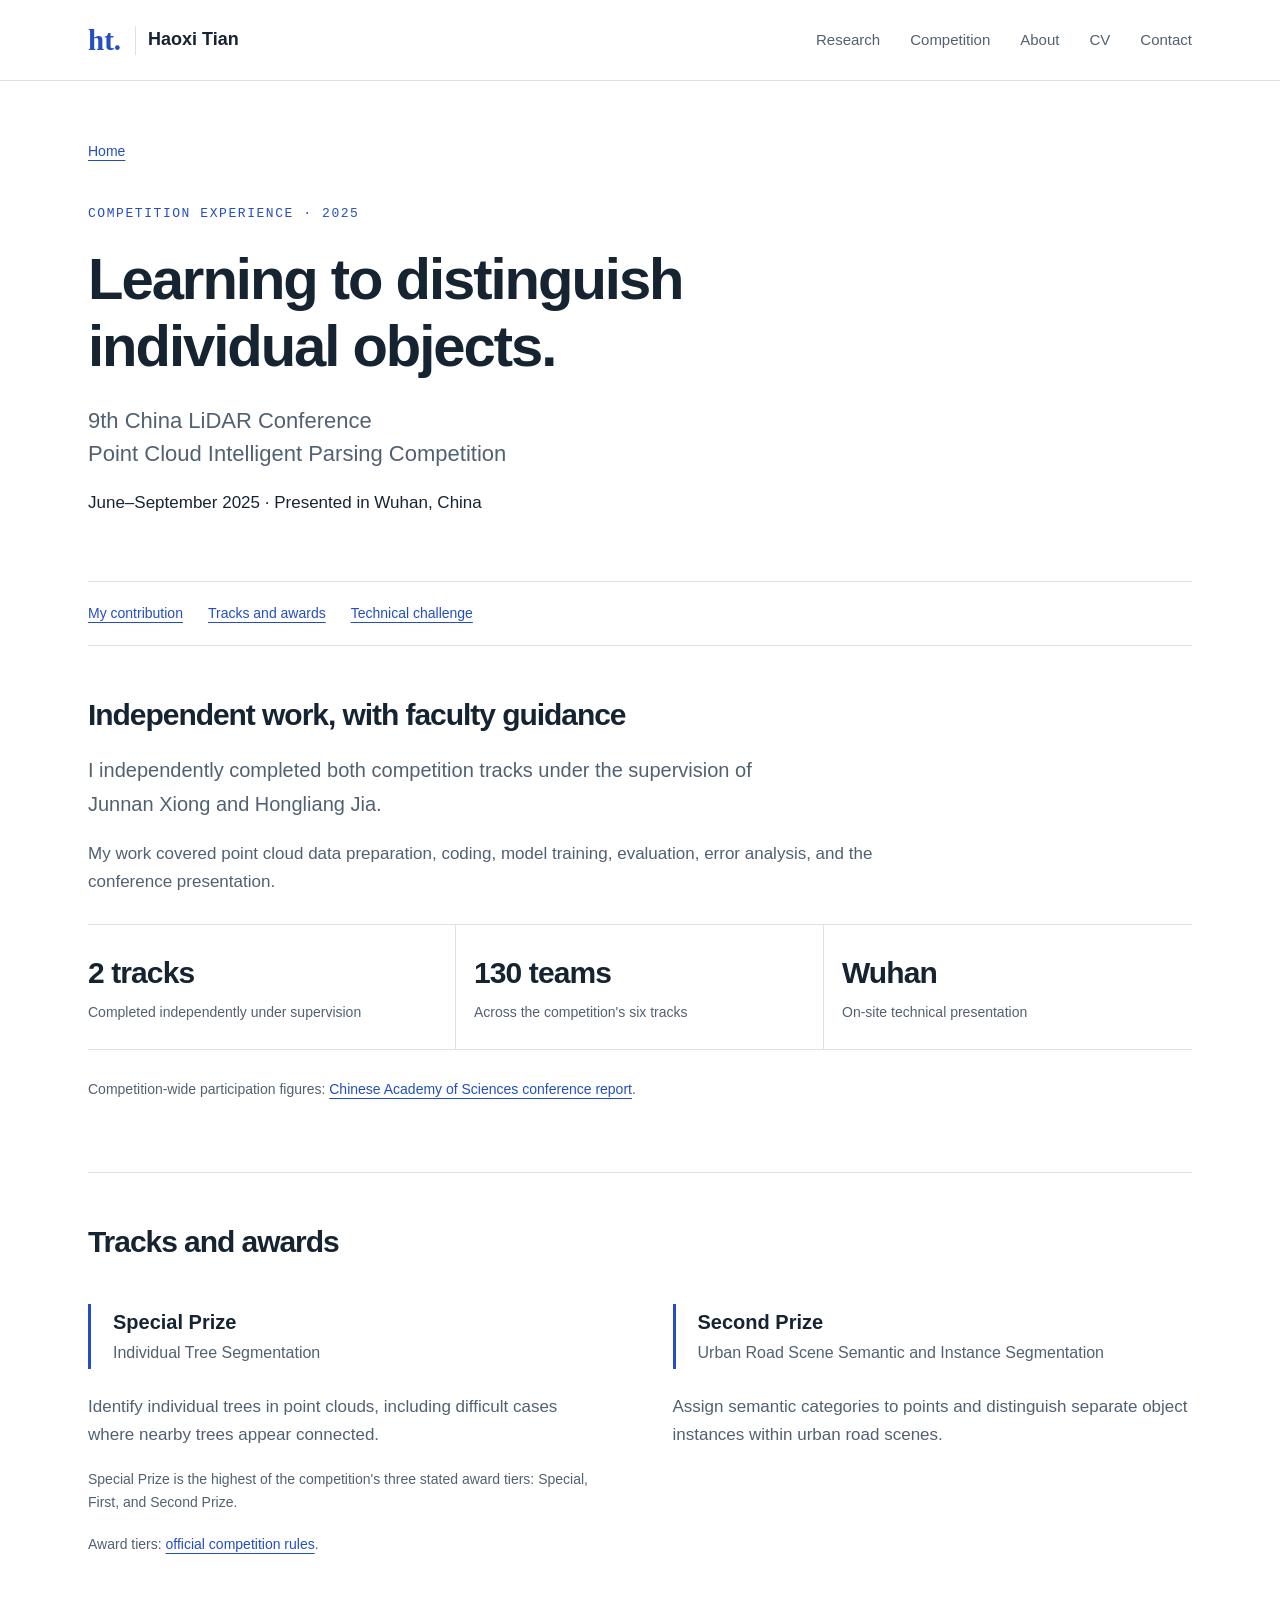
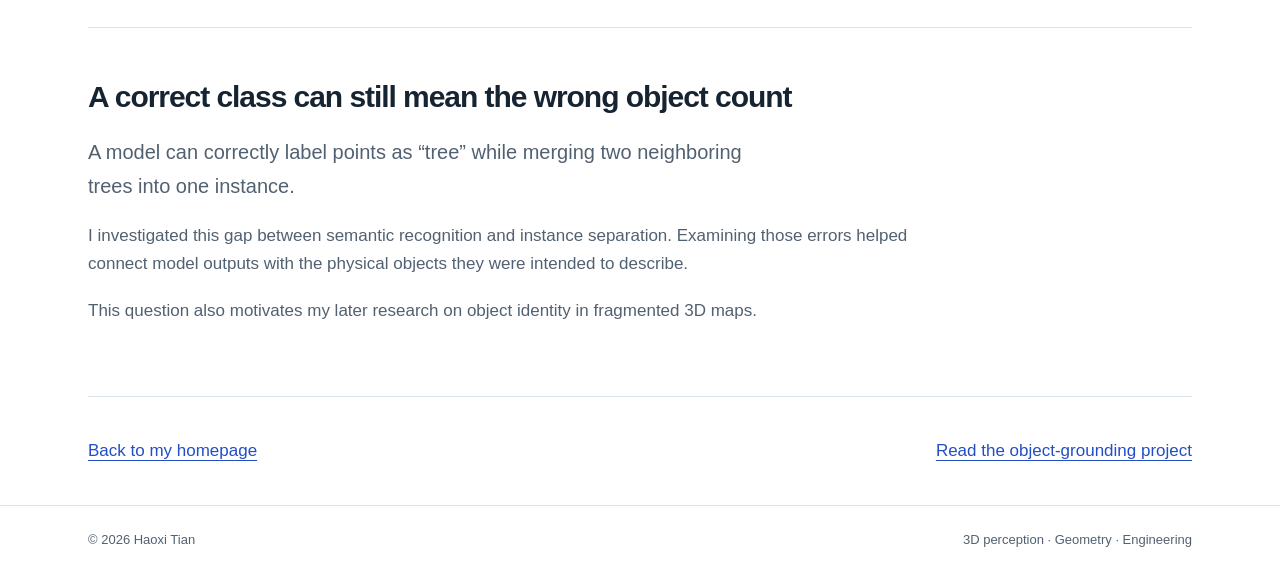
==== competition.html @ c46078e6 "Publish Haoxi Tian academic portfolio and project pages" ====
<!doctype html><html lang="en"><head><meta charset="utf-8"><meta name="viewport" content="width=device-width,initial-scale=1"><meta name="description" content="Independent point cloud competition work under faculty supervision, with awards in individual-tree and urban-road segmentation."><meta name="theme-color" content="#234ec5"><title>LiDAR Competition | Haoxi Tian</title><link rel="icon" type="image/svg+xml" href="assets/favicon.svg"><link rel="stylesheet" href="style.css"></head><body><a class="skip" href="#main">Skip to content</a><header class="header"><div class="wrap nav"><a class="brand" href="index.html"><span class="brand-mark" aria-hidden="true">ht.</span>Haoxi Tian</a><button class="menu-toggle" aria-expanded="false" aria-controls="navigation">Menu</button><nav class="navlinks" id="navigation" aria-label="Main navigation"><a href="index.html#research">Research</a><a href="competition.html">Competition</a><a href="index.html#about">About</a><a href="assets/Haoxi-Tian-CV.pdf" target="_blank" rel="noopener">CV</a><a href="mailto:3042823260@qq.com">Contact</a></nav></div></header><main id="main">
<div class="wrap"><header class="project-header"><a class="breadcrumb" href="index.html">Home</a><p class="eyebrow">Competition experience · 2025</p><h1>Learning to distinguish<br>individual objects.</h1><p class="paper-full-title">9th China LiDAR Conference<br>Point Cloud Intelligent Parsing Competition</p><p>June–September 2025 · Presented in Wuhan, China</p></header><nav class="paper-nav" aria-label="Project sections"><a href="#role">My contribution</a><a href="#tracks">Tracks and awards</a><a href="#challenge">Technical challenge</a></nav>
<section class="paper-section" id="role"><div class="readable"><h2>Independent work, with faculty guidance</h2><p class="lead">I independently completed both competition tracks under the supervision of Junnan Xiong and Hongliang Jia.</p><p>My work covered point cloud data preparation, coding, model training, evaluation, error analysis, and the conference presentation.</p></div><div class="stats"><div class="stat"><strong>2 tracks</strong><span>Completed independently under supervision</span></div><div class="stat"><strong>130 teams</strong><span>Across the competition's six tracks</span></div><div class="stat"><strong>Wuhan</strong><span>On-site technical presentation</span></div></div><p class="sources">Competition-wide participation figures: <a href="https://aircas.ac.cn/dtxw/hzjl/202510/t20251013_7987406.html" target="_blank" rel="noopener">Chinese Academy of Sciences conference report</a>.</p></section>
<section class="paper-section" id="tracks"><h2>Tracks and awards</h2><div class="experience-grid"><div><div class="award"><strong>Special Prize</strong><span>Individual Tree Segmentation</span></div><p>Identify individual trees in point clouds, including difficult cases where nearby trees appear connected.</p><p class="small">Special Prize is the highest of the competition's three stated award tiers: Special, First, and Second Prize.</p></div><div><div class="award"><strong>Second Prize</strong><span>Urban Road Scene Semantic and Instance Segmentation</span></div><p>Assign semantic categories to points and distinguish separate object instances within urban road scenes.</p></div></div><p class="sources">Award tiers: <a href="https://www.lidar2025wuhan.com/resources1.html" target="_blank" rel="noopener">official competition rules</a>.</p></section>
<section class="paper-section" id="challenge"><div class="readable"><h2>A correct class can still mean the wrong object count</h2><p class="lead">A model can correctly label points as “tree” while merging two neighboring trees into one instance.</p><p>I investigated this gap between semantic recognition and instance separation. Examining those errors helped connect model outputs with the physical objects they were intended to describe.</p><p>This question also motivates my later research on object identity in fragmented 3D maps.</p></div></section><div class="bottom-nav"><a href="index.html">Back to my homepage</a><a href="fragments.html">Read the object-grounding project</a></div></div>
</main><footer class="footer"><div class="wrap"><span>© 2026 Haoxi Tian</span><span>3D perception · Geometry · Engineering</span></div></footer><dialog id="image-dialog" aria-label="Expanded research figure"><div class="dialog-head"><span>Research figure</span><button class="close-dialog">Close</button></div><div class="dialog-body"><img id="dialog-image" alt=""></div></dialog><script src="site.js"></script></body></html>
---- style.css ----
:root{--ink:#162432;--muted:#526171;--blue:#234ec5;--line:#dce2e9;--paper:#fff;--soft:#f4f7fb;--teal:#08766e}*{box-sizing:border-box}html{scroll-behavior:smooth;scroll-padding-top:90px}body{margin:0;background:var(--paper);color:var(--ink);font-family:Inter,-apple-system,BlinkMacSystemFont,"Segoe UI",sans-serif;font-size:17px;line-height:1.65}a{color:var(--blue);text-underline-offset:4px}a:hover{text-decoration:underline}button,input{font:inherit}button,a{-webkit-tap-highlight-color:transparent}button{cursor:pointer}a:focus-visible,button:focus-visible,summary:focus-visible{outline:3px solid #4c7dff;outline-offset:5px}img{display:block;max-width:100%}h1,h2,h3,p{margin-top:0}h1,h2,h3{line-height:1.16;letter-spacing:-.035em;font-weight:600}h1{font-size:clamp(42px,6.6vw,80px);margin-bottom:25px}h2{font-size:clamp(29px,4vw,42px);margin-bottom:20px}h3{font-size:26px;margin-bottom:14px}p{margin-bottom:19px}.wrap{max-width:1180px;margin:auto;padding:0 38px}.skip{position:fixed;top:-80px;left:16px;padding:12px;background:#fff;z-index:20}.skip:focus{top:12px}.header{border-bottom:1px solid var(--line);background:rgba(255,255,255,.97);position:sticky;top:0;z-index:5}.nav{height:80px;display:flex;align-items:center;justify-content:space-between;gap:24px}.brand{color:var(--ink);font-weight:650;text-decoration:none;display:flex;align-items:center;gap:12px;font-size:18px}.brand-mark{font-family:Georgia,serif;font-size:29px;line-height:1;color:var(--blue);border-right:1px solid var(--line);padding-right:14px}.navlinks{display:flex;gap:30px;align-items:center}.navlinks a{color:var(--muted);font-size:15px;text-decoration:none}.navlinks a:hover{color:var(--blue)}.menu-toggle{display:none;background:none;border:1px solid var(--line);padding:6px 13px;border-radius:5px}.eyebrow{color:var(--blue);font-family:ui-monospace,SFMono-Regular,Consolas,monospace;font-size:13px;letter-spacing:.12em;text-transform:uppercase;margin-bottom:20px}.hero{padding:85px 0 66px;display:grid;grid-template-columns:1.05fr 1fr;align-items:center;gap:65px}.hero h1 span{display:block;font-family:Georgia,serif;font-weight:400;font-style:italic;font-size:.55em;letter-spacing:-.035em;margin-top:14px;color:var(--muted)}.lead{font-size:20px;line-height:1.7;color:var(--muted);max-width:670px}.actions{display:flex;flex-wrap:wrap;gap:13px;margin-top:28px}.button{display:inline-flex;align-items:center;justify-content:center;min-height:46px;padding:10px 20px;border-radius:5px;border:1px solid var(--line);text-decoration:none;font-size:15px;font-weight:550;background:white;color:var(--ink)}.button:hover{background:var(--soft);text-decoration:none;border-color:#b7c6db}.button.primary{background:var(--blue);color:#fff;border-color:var(--blue)}.button.primary:hover{background:#193c9d}.hero-visual{margin:0;border:1px solid var(--line);border-radius:8px;background:#fff;overflow:hidden;box-shadow:0 18px 65px #1538500c}.hero-crop{height:325px;overflow:hidden;background:white}.hero-crop img{height:auto;width:235%;max-width:none}.hero-visual figcaption{padding:17px 22px;border-top:1px solid var(--line);font-size:14px;line-height:1.5;color:var(--muted)}.hero-visual strong{display:block;font-size:15px;color:var(--ink);margin-bottom:4px}.interest-line{display:flex;gap:25px;flex-wrap:wrap;border-top:1px solid var(--line);padding:23px 0;color:var(--muted);font-size:14px}.interest-line span:first-child{color:var(--ink);font-weight:600}.section{padding:75px 0;border-top:1px solid var(--line)}.section-head{display:flex;justify-content:space-between;gap:30px;align-items:flex-end;margin-bottom:39px}.section-head h2{margin-bottom:0}.section-head p{max-width:410px;color:var(--muted);font-size:16px;margin:0}.project{display:grid;grid-template-columns:.95fr 1fr;gap:45px;align-items:center;padding:35px 0;border-bottom:1px solid var(--line)}.project:first-of-type{padding-top:0}.project:last-of-type{border:0;padding-bottom:0}.project-visual{background:var(--soft);padding:20px;border:1px solid var(--line);border-radius:6px;min-height:255px;display:flex;align-items:center;overflow:hidden}.project-visual img{width:100%;background:white}.project h3 a{color:var(--ink);text-decoration:none}.project h3 a:hover{color:var(--blue)}.project p{color:var(--muted);font-size:16px}.tags{display:flex;gap:10px;flex-wrap:wrap;margin-bottom:14px}.tag{font-size:13px;color:var(--blue);background:#eff3ff;padding:4px 9px;border-radius:3px}.tag.neutral{color:var(--muted);background:var(--soft)}.text-link{font-size:15px;font-weight:600}.sub-title{display:block;font-size:18px;line-height:1.5;font-weight:400;letter-spacing:0;margin-top:10px;color:var(--muted)}.experience-grid{display:grid;grid-template-columns:1fr 1fr;gap:65px}.award{border-left:3px solid var(--blue);padding:2px 0 2px 22px;margin:24px 0}.award strong{display:block;font-size:20px}.award span{color:var(--muted);font-size:16px}.small{font-size:14px;color:var(--muted)}.soft-section{background:var(--soft)}.about-layout{display:grid;grid-template-columns:1.2fr 1fr;gap:80px}.timeline{list-style:none;padding:0;margin:0}.timeline li{padding:0 0 24px 22px;border-left:1px solid #c9d3df}.timeline strong{display:block;font-size:17px}.timeline time{font-size:14px;color:var(--muted);display:block;margin-bottom:6px}.timeline p{font-size:16px;color:var(--muted);margin:6px 0 0}.contact{padding:65px 0;display:flex;align-items:center;justify-content:space-between;gap:25px}.contact h2{font-size:32px;margin-bottom:10px}.contact p{color:var(--muted);margin:0}.footer{border-top:1px solid var(--line);padding:23px 0;color:var(--muted);font-size:13px}.footer .wrap{display:flex;justify-content:space-between;gap:20px}.project-header{padding:56px 0 45px;max-width:900px}.breadcrumb{font-size:14px;margin-bottom:40px;display:inline-block}.project-header h1{font-size:clamp(36px,5vw,58px);margin-top:18px}.paper-full-title{font-size:22px;line-height:1.5;color:var(--muted);max-width:800px}.author{margin:26px 0;font-size:16px}.author strong{display:block;font-size:18px}.paper-nav{display:flex;gap:25px;flex-wrap:wrap;padding:20px 0;border-top:1px solid var(--line);border-bottom:1px solid var(--line);font-size:14px}.paper-section{padding:52px 0;border-bottom:1px solid var(--line)}.paper-section h2{font-size:30px}.readable{max-width:820px}.paper-section p{color:var(--muted)}.figure{margin:30px 0 0;padding:24px;border:1px solid var(--line);border-radius:6px;background:#fff}.figure figcaption{color:var(--muted);font-size:14px;line-height:1.6;margin-top:18px;max-width:920px}.zoom{display:block;border:0;padding:0;background:#fff;width:100%;cursor:zoom-in}.zoom img{width:100%;height:auto}.image-hint{display:block;font-size:13px;color:var(--muted);text-align:right;margin-top:8px}.stats{display:grid;grid-template-columns:repeat(3,1fr);border-top:1px solid var(--line);border-bottom:1px solid var(--line);margin:28px 0}.stat{padding:23px 18px;border-right:1px solid var(--line)}.stat:first-child{padding-left:0}.stat:last-child{border:0}.stat strong{display:block;font-size:30px;font-weight:550;letter-spacing:-.03em}.stat span{font-size:14px;color:var(--muted)}.tabbar{display:flex;gap:8px;margin:20px 0}.tab{border:1px solid var(--line);border-radius:4px;background:#fff;padding:9px 18px;font-size:15px;color:var(--muted)}.tab[aria-selected=true]{border-color:var(--blue);background:#eff3ff;color:var(--blue)}[hidden]{display:none!important}.table-wrap{overflow:auto;margin:25px 0}table{width:100%;border-collapse:collapse;font-size:16px}th{text-align:left;font-weight:600;background:var(--soft);white-space:nowrap}th,td{padding:15px 17px;border-bottom:1px solid var(--line)}td:first-child{font-weight:500}tr.emphasis{color:var(--teal);font-weight:600}.method-list{display:grid;grid-template-columns:1fr 1fr;gap:28px 48px;margin-top:28px}.method-list h3{font-size:21px;letter-spacing:-.02em}.method-list p{font-size:16px}.note{padding:20px 24px;border-left:3px solid #a9b8ce;background:var(--soft);font-size:16px;color:var(--muted)}.detail-list li{margin-bottom:12px;color:var(--muted)}dialog{border:0;border-radius:8px;padding:0;max-width:min(1400px,95vw);max-height:90vh;width:95vw;background:white;box-shadow:0 15px 80px #0004}dialog::backdrop{background:#0f192bba}dialog .dialog-head{display:flex;justify-content:space-between;align-items:center;padding:16px 22px;border-bottom:1px solid var(--line)}dialog img{width:100%;height:auto}dialog .dialog-body{padding:18px;overflow:auto;max-height:75vh}.close-dialog{border:1px solid var(--line);border-radius:4px;background:white;padding:5px 13px;font-size:15px}.bottom-nav{padding:40px 0;display:flex;justify-content:space-between;gap:20px}.sources{font-size:14px;color:var(--muted)}@media(max-width:900px){.wrap{padding:0 26px}.hero{gap:32px;padding:60px 0 45px}.hero-crop{height:275px}.project{gap:25px}.about-layout{gap:40px}.project-visual{padding:12px;min-height:210px}.navlinks{gap:20px}.lead{font-size:18px}}@media(max-width:650px){body{font-size:16px}.wrap{padding:0 22px}.nav{height:68px}.menu-toggle{display:block}.navlinks{display:none;position:absolute;top:68px;left:0;right:0;background:white;border-bottom:1px solid var(--line);padding:20px 24px;flex-direction:column;align-items:flex-start;gap:20px}.navlinks.open{display:flex}.hero{grid-template-columns:1fr;padding-top:48px;gap:34px}.hero h1{font-size:58px;margin-bottom:22px}.hero-crop{height:250px}.interest-line{gap:10px 20px}.section{padding:45px 0}.section-head{display:block;margin-bottom:25px}.section-head p{margin-top:15px}.project{grid-template-columns:1fr;gap:23px;padding:30px 0}.project-visual{min-height:0;padding:15px}.project h3{font-size:28px}.experience-grid,.about-layout{grid-template-columns:1fr;gap:35px}.contact{display:block;padding:45px 0}.contact .actions{margin-top:22px}.footer .wrap{flex-direction:column;gap:6px}.project-header{padding-top:30px}.breadcrumb{margin-bottom:25px}.paper-full-title{font-size:20px}.paper-section{padding:35px 0}.paper-nav{gap:14px 22px}.figure{padding:10px;margin-top:22px}.figure figcaption{padding:0 5px;font-size:14px}.stats{grid-template-columns:1fr}.stat,.stat:first-child{padding:15px 0;border:0;border-bottom:1px solid var(--line)}.stat:last-child{border:0}.stat strong{font-size:28px}.method-list{grid-template-columns:1fr;gap:10px}.bottom-nav{flex-direction:column}.table-wrap{margin-left:-5px;margin-right:-5px}th,td{padding:12px;font-size:14px}.note{padding:16px}.paper-section h2{font-size:28px}}@media(prefers-reduced-motion:reduce){html{scroll-behavior:auto}*{animation:none!important;transition:none!important}}
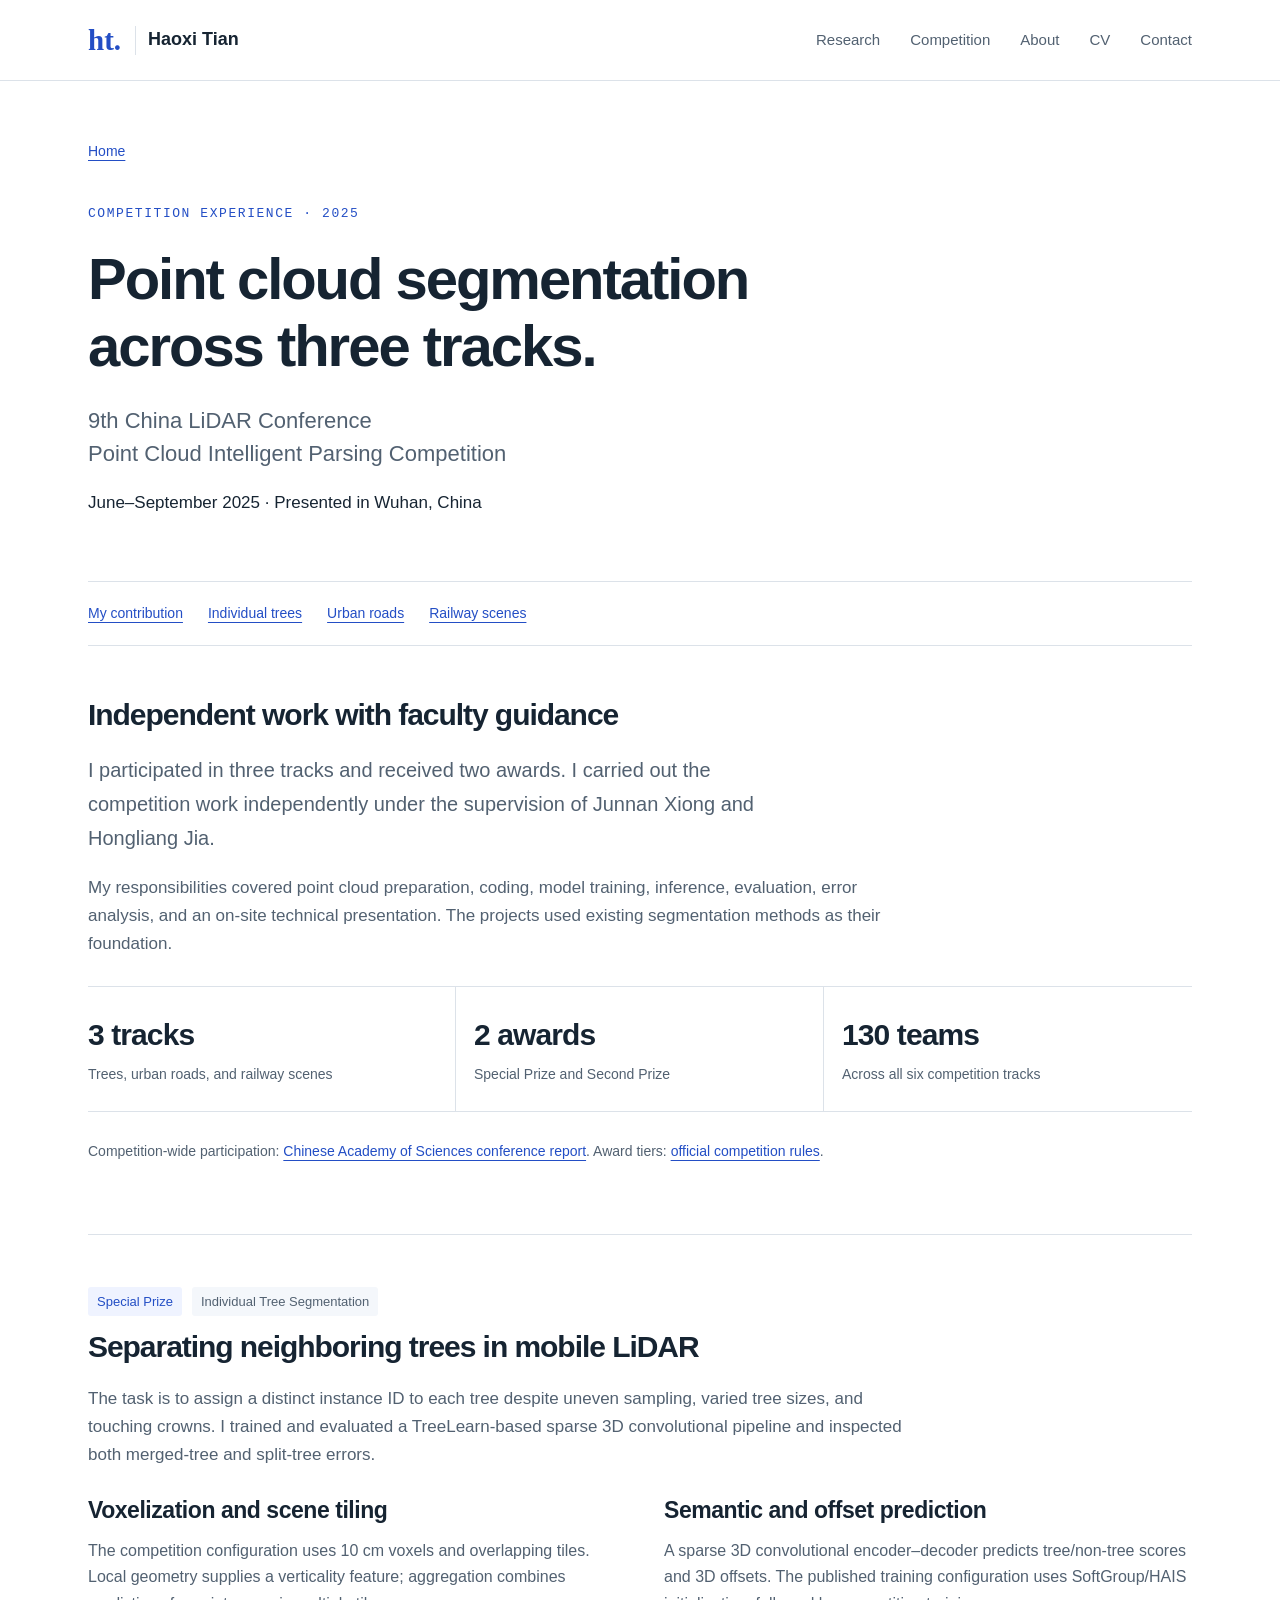
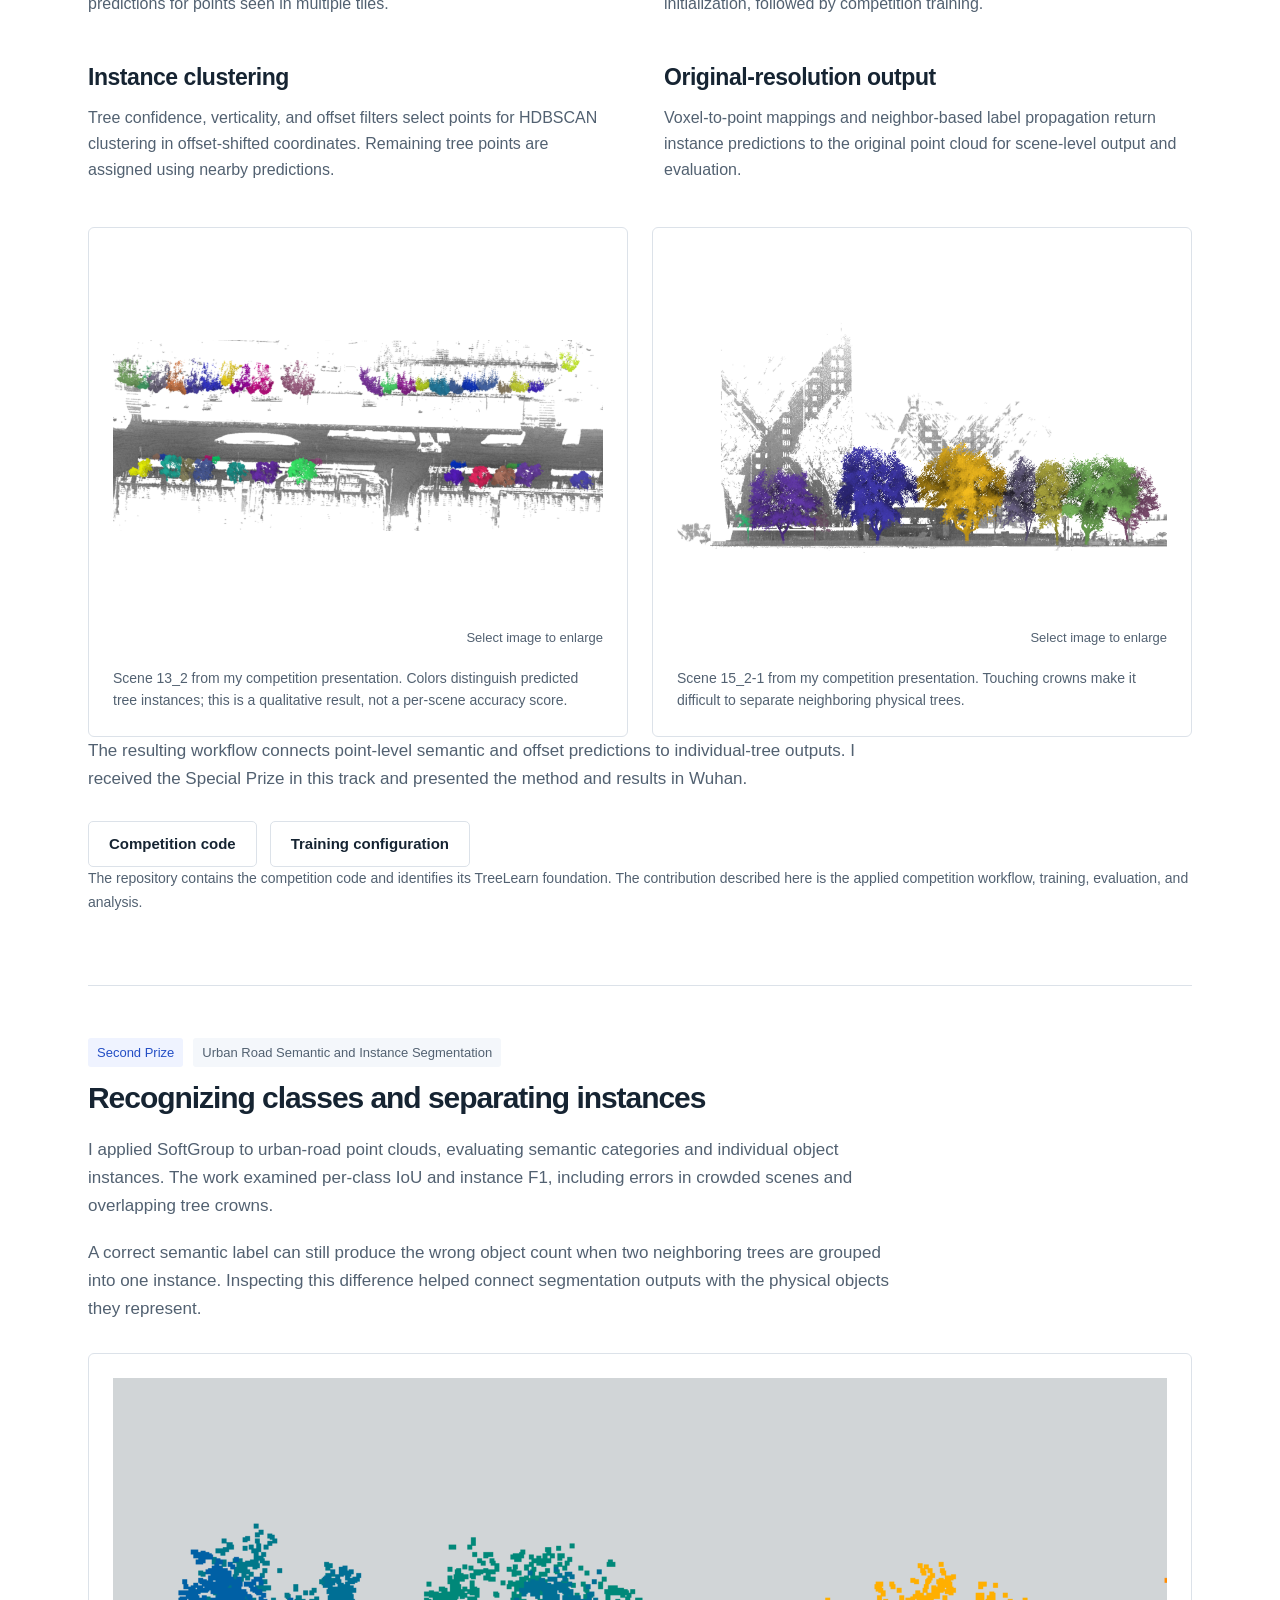
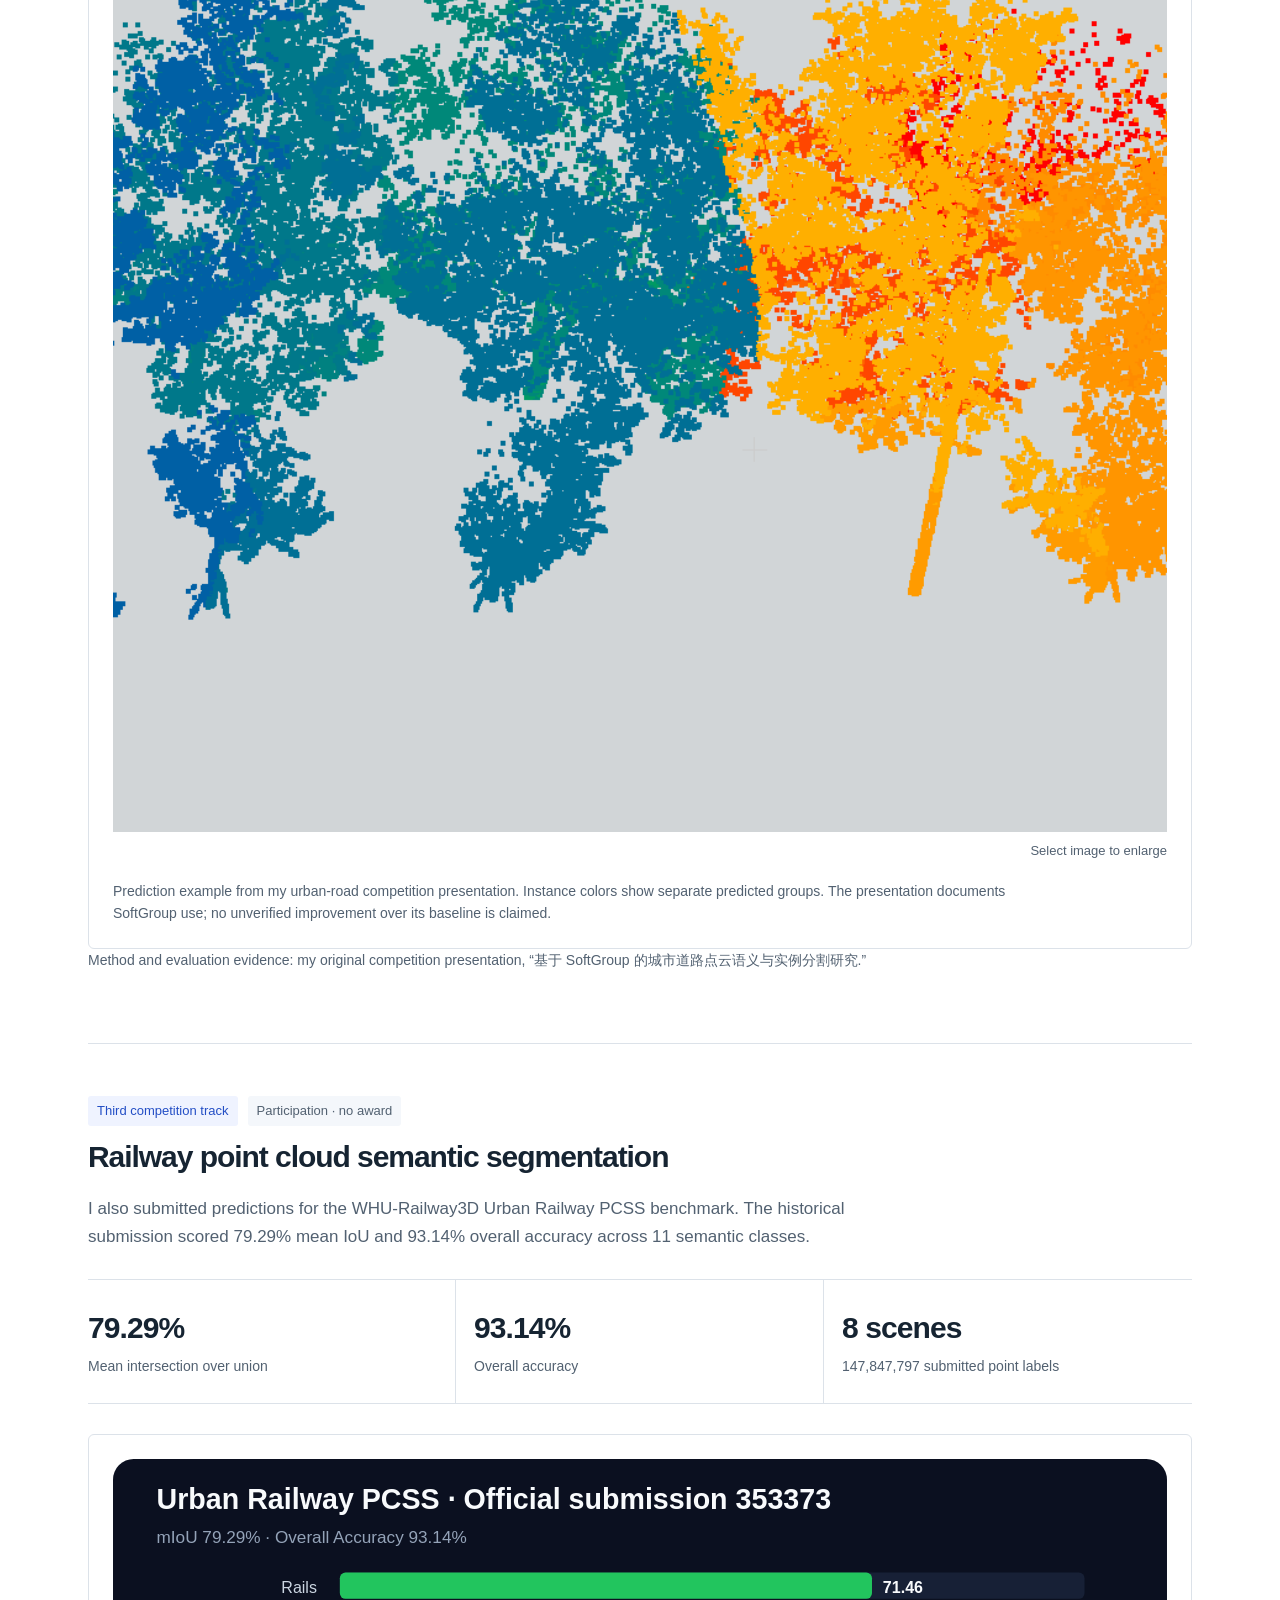
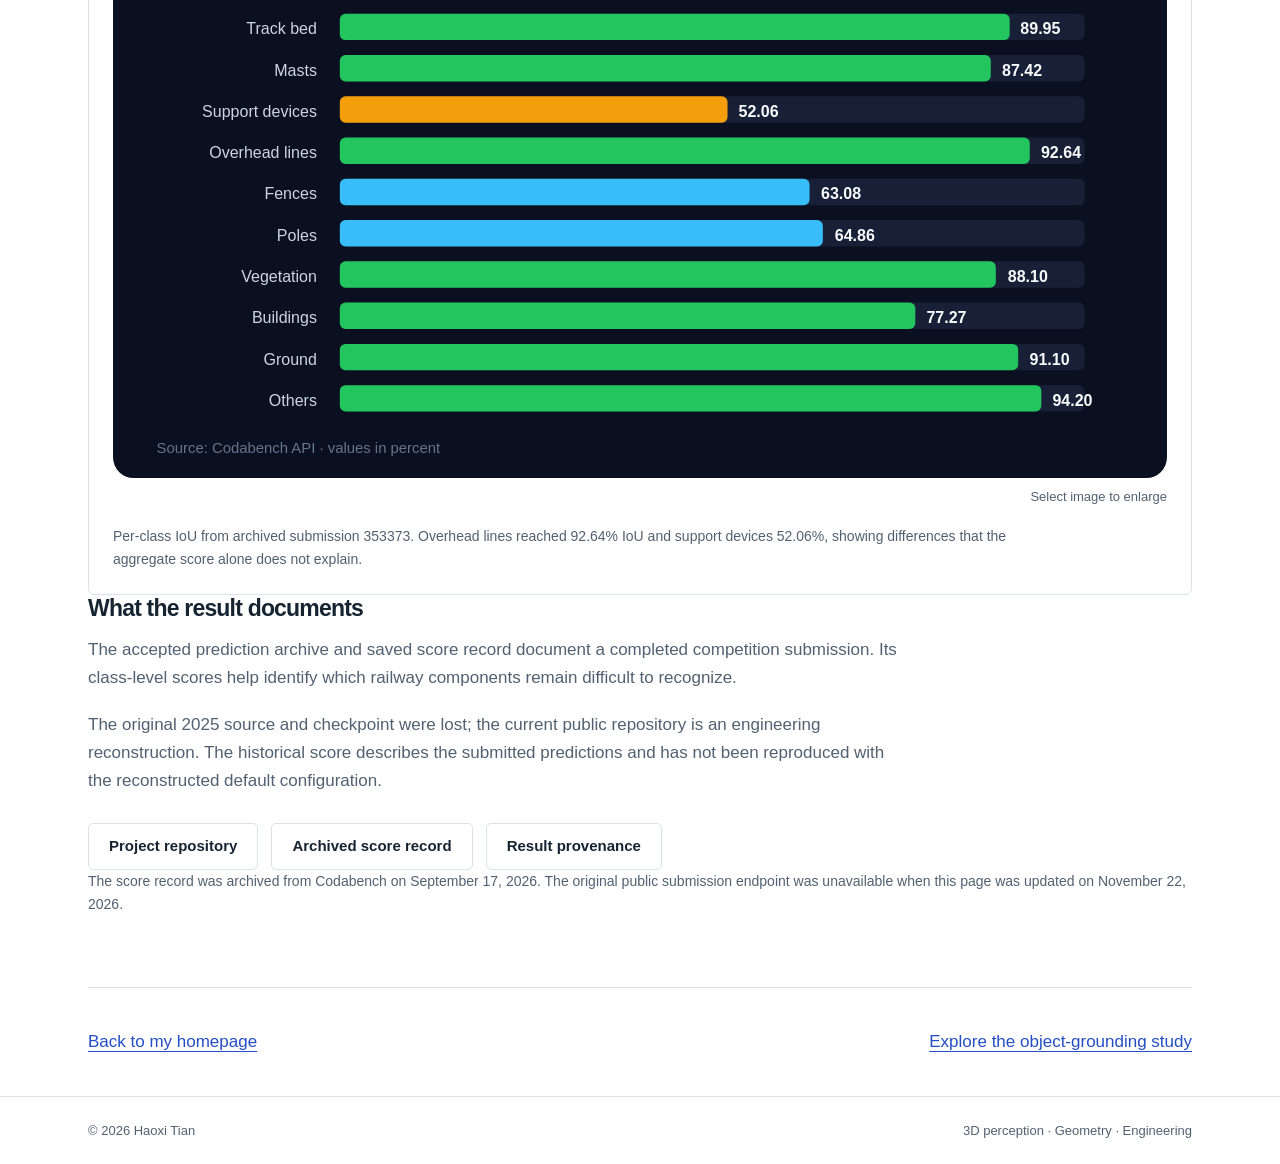
==== commit 1dbc4783: "Add evidence-backed technical results, competition details, and updated robotics CV" ====
--- a/competition.html
+++ b/competition.html
@@ -1,6 +1,5 @@
-<!doctype html><html lang="en"><head><meta charset="utf-8"><meta name="viewport" content="width=device-width,initial-scale=1"><meta name="description" content="Independent point cloud competition work under faculty supervision, with awards in individual-tree and urban-road segmentation."><meta name="theme-color" content="#234ec5"><title>LiDAR Competition | Haoxi Tian</title><link rel="icon" type="image/svg+xml" href="assets/favicon.svg"><link rel="stylesheet" href="style.css"></head><body><a class="skip" href="#main">Skip to content</a><header class="header"><div class="wrap nav"><a class="brand" href="index.html"><span class="brand-mark" aria-hidden="true">ht.</span>Haoxi Tian</a><button class="menu-toggle" aria-expanded="false" aria-controls="navigation">Menu</button><nav class="navlinks" id="navigation" aria-label="Main navigation"><a href="index.html#research">Research</a><a href="competition.html">Competition</a><a href="index.html#about">About</a><a href="assets/Haoxi-Tian-CV.pdf" target="_blank" rel="noopener">CV</a><a href="mailto:3042823260@qq.com">Contact</a></nav></div></header><main id="main">
-<div class="wrap"><header class="project-header"><a class="breadcrumb" href="index.html">Home</a><p class="eyebrow">Competition experience · 2025</p><h1>Learning to distinguish<br>individual objects.</h1><p class="paper-full-title">9th China LiDAR Conference<br>Point Cloud Intelligent Parsing Competition</p><p>June–September 2025 · Presented in Wuhan, China</p></header><nav class="paper-nav" aria-label="Project sections"><a href="#role">My contribution</a><a href="#tracks">Tracks and awards</a><a href="#challenge">Technical challenge</a></nav>
-<section class="paper-section" id="role"><div class="readable"><h2>Independent work, with faculty guidance</h2><p class="lead">I independently completed both competition tracks under the supervision of Junnan Xiong and Hongliang Jia.</p><p>My work covered point cloud data preparation, coding, model training, evaluation, error analysis, and the conference presentation.</p></div><div class="stats"><div class="stat"><strong>2 tracks</strong><span>Completed independently under supervision</span></div><div class="stat"><strong>130 teams</strong><span>Across the competition's six tracks</span></div><div class="stat"><strong>Wuhan</strong><span>On-site technical presentation</span></div></div><p class="sources">Competition-wide participation figures: <a href="https://aircas.ac.cn/dtxw/hzjl/202510/t20251013_7987406.html" target="_blank" rel="noopener">Chinese Academy of Sciences conference report</a>.</p></section>
-<section class="paper-section" id="tracks"><h2>Tracks and awards</h2><div class="experience-grid"><div><div class="award"><strong>Special Prize</strong><span>Individual Tree Segmentation</span></div><p>Identify individual trees in point clouds, including difficult cases where nearby trees appear connected.</p><p class="small">Special Prize is the highest of the competition's three stated award tiers: Special, First, and Second Prize.</p></div><div><div class="award"><strong>Second Prize</strong><span>Urban Road Scene Semantic and Instance Segmentation</span></div><p>Assign semantic categories to points and distinguish separate object instances within urban road scenes.</p></div></div><p class="sources">Award tiers: <a href="https://www.lidar2025wuhan.com/resources1.html" target="_blank" rel="noopener">official competition rules</a>.</p></section>
-<section class="paper-section" id="challenge"><div class="readable"><h2>A correct class can still mean the wrong object count</h2><p class="lead">A model can correctly label points as “tree” while merging two neighboring trees into one instance.</p><p>I investigated this gap between semantic recognition and instance separation. Examining those errors helped connect model outputs with the physical objects they were intended to describe.</p><p>This question also motivates my later research on object identity in fragmented 3D maps.</p></div></section><div class="bottom-nav"><a href="index.html">Back to my homepage</a><a href="fragments.html">Read the object-grounding project</a></div></div>
-</main><footer class="footer"><div class="wrap"><span>© 2026 Haoxi Tian</span><span>3D perception · Geometry · Engineering</span></div></footer><dialog id="image-dialog" aria-label="Expanded research figure"><div class="dialog-head"><span>Research figure</span><button class="close-dialog">Close</button></div><div class="dialog-body"><img id="dialog-image" alt=""></div></dialog><script src="site.js"></script></body></html>+<!doctype html><html lang="en"><head><meta charset="utf-8"><meta name="viewport" content="width=device-width,initial-scale=1"><meta name="description" content="Three point cloud competition tracks: tree and urban-road segmentation awards, with quantified historical railway benchmark results."><meta name="theme-color" content="#234ec5"><title>LiDAR Competition | Haoxi Tian</title><link rel="icon" type="image/svg+xml" href="assets/favicon.svg"><link rel="stylesheet" href="style.css"></head><body><a class="skip" href="#main">Skip to content</a><header class="header"><div class="wrap nav"><a class="brand" href="index.html"><span class="brand-mark" aria-hidden="true">ht.</span>Haoxi Tian</a><button class="menu-toggle" aria-expanded="false" aria-controls="navigation">Menu</button><nav class="navlinks" id="navigation" aria-label="Main navigation"><a href="index.html#research">Research</a><a href="competition.html">Competition</a><a href="index.html#about">About</a><a href="assets/Haoxi-Tian-CV.pdf" target="_blank" rel="noopener">CV</a><a href="mailto:3042823260@qq.com">Contact</a></nav></div></header><main id="main"><div class="wrap"><header class="project-header"><a class="breadcrumb" href="index.html">Home</a><p class="eyebrow">Competition experience · 2025</p><h1>Point cloud segmentation<br>across three tracks.</h1><p class="paper-full-title">9th China LiDAR Conference<br>Point Cloud Intelligent Parsing Competition</p><p>June–September 2025 · Presented in Wuhan, China</p></header><nav class="paper-nav" aria-label="Project sections"><a href="#role">My contribution</a><a href="#trees">Individual trees</a><a href="#urban">Urban roads</a><a href="#railway">Railway scenes</a></nav>
+<section class="paper-section" id="role"><div class="readable"><h2>Independent work with faculty guidance</h2><p class="lead">I participated in three tracks and received two awards. I carried out the competition work independently under the supervision of Junnan Xiong and Hongliang Jia.</p><p>My responsibilities covered point cloud preparation, coding, model training, inference, evaluation, error analysis, and an on-site technical presentation. The projects used existing segmentation methods as their foundation.</p></div><div class="stats"><div class="stat"><strong>3 tracks</strong><span>Trees, urban roads, and railway scenes</span></div><div class="stat"><strong>2 awards</strong><span>Special Prize and Second Prize</span></div><div class="stat"><strong>130 teams</strong><span>Across all six competition tracks</span></div></div><p class="sources">Competition-wide participation: <a href="https://aircas.ac.cn/dtxw/hzjl/202510/t20251013_7987406.html" target="_blank" rel="noopener">Chinese Academy of Sciences conference report</a>. Award tiers: <a href="https://www.lidar2025wuhan.com/resources1.html" target="_blank" rel="noopener">official competition rules</a>.</p></section>
+<section class="paper-section" id="trees"><div class="tags"><span class="tag">Special Prize</span><span class="tag neutral">Individual Tree Segmentation</span></div><h2>Separating neighboring trees in mobile LiDAR</h2><div class="readable"><p>The task is to assign a distinct instance ID to each tree despite uneven sampling, varied tree sizes, and touching crowns. I trained and evaluated a TreeLearn-based sparse 3D convolutional pipeline and inspected both merged-tree and split-tree errors.</p></div><div class="method-list"><div><h3>Voxelization and scene tiling</h3><p>The competition configuration uses 10 cm voxels and overlapping tiles. Local geometry supplies a verticality feature; aggregation combines predictions for points seen in multiple tiles.</p></div><div><h3>Semantic and offset prediction</h3><p>A sparse 3D convolutional encoder–decoder predicts tree/non-tree scores and 3D offsets. The published training configuration uses SoftGroup/HAIS initialization, followed by competition training.</p></div><div><h3>Instance clustering</h3><p>Tree confidence, verticality, and offset filters select points for HDBSCAN clustering in offset-shifted coordinates. Remaining tree points are assigned using nearby predictions.</p></div><div><h3>Original-resolution output</h3><p>Voxel-to-point mappings and neighbor-based label propagation return instance predictions to the original point cloud for scene-level output and evaluation.</p></div></div><div class="gallery"><figure class="figure"><button class="zoom" aria-label="Enlarge figure: Tree instance predictions for WHU-STree scene 13_2 with uneven point density"><img src="assets/tree-density.png" alt="Tree instance predictions for WHU-STree scene 13_2 with uneven point density" loading="lazy"></button><span class="image-hint">Select image to enlarge</span><figcaption>Scene 13_2 from my competition presentation. Colors distinguish predicted tree instances; this is a qualitative result, not a per-scene accuracy score.</figcaption></figure><figure class="figure"><button class="zoom" aria-label="Enlarge figure: Tree instance predictions for WHU-STree scene 15_2-1 with touching crowns"><img src="assets/tree-crowns.png" alt="Tree instance predictions for WHU-STree scene 15_2-1 with touching crowns" loading="lazy"></button><span class="image-hint">Select image to enlarge</span><figcaption>Scene 15_2-1 from my competition presentation. Touching crowns make it difficult to separate neighboring physical trees.</figcaption></figure></div><p class="readable">The resulting workflow connects point-level semantic and offset predictions to individual-tree outputs. I received the Special Prize in this track and presented the method and results in Wuhan.</p><div class="actions"><a class="button" href="https://github.com/thx082700/Street-Tree-Segmentation-Mobile-Laser-Scanning" target="_blank" rel="noopener">Competition code</a><a class="button" href="https://github.com/thx082700/Street-Tree-Segmentation-Mobile-Laser-Scanning/blob/main/configs/competition/train.yaml" target="_blank" rel="noopener">Training configuration</a></div><p class="sources">The repository contains the competition code and identifies its TreeLearn foundation. The contribution described here is the applied competition workflow, training, evaluation, and analysis.</p></section>
+<section class="paper-section" id="urban"><div class="tags"><span class="tag">Second Prize</span><span class="tag neutral">Urban Road Semantic and Instance Segmentation</span></div><h2>Recognizing classes and separating instances</h2><div class="readable"><p>I applied SoftGroup to urban-road point clouds, evaluating semantic categories and individual object instances. The work examined per-class IoU and instance F1, including errors in crowded scenes and overlapping tree crowns.</p><p>A correct semantic label can still produce the wrong object count when two neighboring trees are grouped into one instance. Inspecting this difference helped connect segmentation outputs with the physical objects they represent.</p></div><figure class="figure"><button class="zoom" aria-label="Enlarge figure: Urban-road tree instance predictions from the competition presentation"><img src="assets/urban-instances.png" alt="Urban-road tree instance predictions from the competition presentation" loading="lazy"></button><span class="image-hint">Select image to enlarge</span><figcaption>Prediction example from my urban-road competition presentation. Instance colors show separate predicted groups. The presentation documents SoftGroup use; no unverified improvement over its baseline is claimed.</figcaption></figure><p class="sources">Method and evaluation evidence: my original competition presentation, “基于 SoftGroup 的城市道路点云语义与实例分割研究.”</p></section>
+<section class="paper-section" id="railway"><div class="tags"><span class="tag">Third competition track</span><span class="tag neutral">Participation · no award</span></div><h2>Railway point cloud semantic segmentation</h2><div class="readable"><p>I also submitted predictions for the WHU-Railway3D Urban Railway PCSS benchmark. The historical submission scored 79.29% mean IoU and 93.14% overall accuracy across 11 semantic classes.</p></div><div class="stats"><div class="stat"><strong>79.29%</strong><span>Mean intersection over union</span></div><div class="stat"><strong>93.14%</strong><span>Overall accuracy</span></div><div class="stat"><strong>8 scenes</strong><span>147,847,797 submitted point labels</span></div></div><figure class="figure"><button class="zoom" aria-label="Enlarge figure: Historical railway submission per-class intersection over union"><img src="assets/railway-iou.svg" alt="Historical railway submission per-class intersection over union" loading="lazy"></button><span class="image-hint">Select image to enlarge</span><figcaption>Per-class IoU from archived submission 353373. Overhead lines reached 92.64% IoU and support devices 52.06%, showing differences that the aggregate score alone does not explain.</figcaption></figure><div class="readable"><h3>What the result documents</h3><p>The accepted prediction archive and saved score record document a completed competition submission. Its class-level scores help identify which railway components remain difficult to recognize.</p><p>The original 2025 source and checkpoint were lost; the current public repository is an engineering reconstruction. The historical score describes the submitted predictions and has not been reproduced with the reconstructed default configuration.</p></div><div class="actions"><a class="button" href="https://github.com/thx082700/Railway3D-Semantic-Segmentation" target="_blank" rel="noopener">Project repository</a><a class="button" href="https://github.com/thx082700/Railway3D-Semantic-Segmentation/blob/main/results/official_submission_353373.json" target="_blank" rel="noopener">Archived score record</a><a class="button" href="https://github.com/thx082700/Railway3D-Semantic-Segmentation/blob/main/docs/competition_result.md" target="_blank" rel="noopener">Result provenance</a></div><p class="sources">The score record was archived from Codabench on September 17, 2026. The original public submission endpoint was unavailable when this page was updated on November 22, 2026.</p></section><div class="bottom-nav"><a href="index.html">Back to my homepage</a><a href="fragments.html">Explore the object-grounding study</a></div></div></main><footer class="footer"><div class="wrap"><span>© 2026 Haoxi Tian</span><span>3D perception · Geometry · Engineering</span></div></footer><dialog id="image-dialog" aria-label="Expanded research figure"><div class="dialog-head"><span>Research figure</span><button class="close-dialog">Close</button></div><div class="dialog-body"><img id="dialog-image" alt=""></div></dialog><script src="site.js"></script></body></html>
--- a/style.css
+++ b/style.css
@@ -1,2 +1,4 @@
 
 :root{--ink:#162432;--muted:#526171;--blue:#234ec5;--line:#dce2e9;--paper:#fff;--soft:#f4f7fb;--teal:#08766e}*{box-sizing:border-box}html{scroll-behavior:smooth;scroll-padding-top:90px}body{margin:0;background:var(--paper);color:var(--ink);font-family:Inter,-apple-system,BlinkMacSystemFont,"Segoe UI",sans-serif;font-size:17px;line-height:1.65}a{color:var(--blue);text-underline-offset:4px}a:hover{text-decoration:underline}button,input{font:inherit}button,a{-webkit-tap-highlight-color:transparent}button{cursor:pointer}a:focus-visible,button:focus-visible,summary:focus-visible{outline:3px solid #4c7dff;outline-offset:5px}img{display:block;max-width:100%}h1,h2,h3,p{margin-top:0}h1,h2,h3{line-height:1.16;letter-spacing:-.035em;font-weight:600}h1{font-size:clamp(42px,6.6vw,80px);margin-bottom:25px}h2{font-size:clamp(29px,4vw,42px);margin-bottom:20px}h3{font-size:26px;margin-bottom:14px}p{margin-bottom:19px}.wrap{max-width:1180px;margin:auto;padding:0 38px}.skip{position:fixed;top:-80px;left:16px;padding:12px;background:#fff;z-index:20}.skip:focus{top:12px}.header{border-bottom:1px solid var(--line);background:rgba(255,255,255,.97);position:sticky;top:0;z-index:5}.nav{height:80px;display:flex;align-items:center;justify-content:space-between;gap:24px}.brand{color:var(--ink);font-weight:650;text-decoration:none;display:flex;align-items:center;gap:12px;font-size:18px}.brand-mark{font-family:Georgia,serif;font-size:29px;line-height:1;color:var(--blue);border-right:1px solid var(--line);padding-right:14px}.navlinks{display:flex;gap:30px;align-items:center}.navlinks a{color:var(--muted);font-size:15px;text-decoration:none}.navlinks a:hover{color:var(--blue)}.menu-toggle{display:none;background:none;border:1px solid var(--line);padding:6px 13px;border-radius:5px}.eyebrow{color:var(--blue);font-family:ui-monospace,SFMono-Regular,Consolas,monospace;font-size:13px;letter-spacing:.12em;text-transform:uppercase;margin-bottom:20px}.hero{padding:85px 0 66px;display:grid;grid-template-columns:1.05fr 1fr;align-items:center;gap:65px}.hero h1 span{display:block;font-family:Georgia,serif;font-weight:400;font-style:italic;font-size:.55em;letter-spacing:-.035em;margin-top:14px;color:var(--muted)}.lead{font-size:20px;line-height:1.7;color:var(--muted);max-width:670px}.actions{display:flex;flex-wrap:wrap;gap:13px;margin-top:28px}.button{display:inline-flex;align-items:center;justify-content:center;min-height:46px;padding:10px 20px;border-radius:5px;border:1px solid var(--line);text-decoration:none;font-size:15px;font-weight:550;background:white;color:var(--ink)}.button:hover{background:var(--soft);text-decoration:none;border-color:#b7c6db}.button.primary{background:var(--blue);color:#fff;border-color:var(--blue)}.button.primary:hover{background:#193c9d}.hero-visual{margin:0;border:1px solid var(--line);border-radius:8px;background:#fff;overflow:hidden;box-shadow:0 18px 65px #1538500c}.hero-crop{height:325px;overflow:hidden;background:white}.hero-crop img{height:auto;width:235%;max-width:none}.hero-visual figcaption{padding:17px 22px;border-top:1px solid var(--line);font-size:14px;line-height:1.5;color:var(--muted)}.hero-visual strong{display:block;font-size:15px;color:var(--ink);margin-bottom:4px}.interest-line{display:flex;gap:25px;flex-wrap:wrap;border-top:1px solid var(--line);padding:23px 0;color:var(--muted);font-size:14px}.interest-line span:first-child{color:var(--ink);font-weight:600}.section{padding:75px 0;border-top:1px solid var(--line)}.section-head{display:flex;justify-content:space-between;gap:30px;align-items:flex-end;margin-bottom:39px}.section-head h2{margin-bottom:0}.section-head p{max-width:410px;color:var(--muted);font-size:16px;margin:0}.project{display:grid;grid-template-columns:.95fr 1fr;gap:45px;align-items:center;padding:35px 0;border-bottom:1px solid var(--line)}.project:first-of-type{padding-top:0}.project:last-of-type{border:0;padding-bottom:0}.project-visual{background:var(--soft);padding:20px;border:1px solid var(--line);border-radius:6px;min-height:255px;display:flex;align-items:center;overflow:hidden}.project-visual img{width:100%;background:white}.project h3 a{color:var(--ink);text-decoration:none}.project h3 a:hover{color:var(--blue)}.project p{color:var(--muted);font-size:16px}.tags{display:flex;gap:10px;flex-wrap:wrap;margin-bottom:14px}.tag{font-size:13px;color:var(--blue);background:#eff3ff;padding:4px 9px;border-radius:3px}.tag.neutral{color:var(--muted);background:var(--soft)}.text-link{font-size:15px;font-weight:600}.sub-title{display:block;font-size:18px;line-height:1.5;font-weight:400;letter-spacing:0;margin-top:10px;color:var(--muted)}.experience-grid{display:grid;grid-template-columns:1fr 1fr;gap:65px}.award{border-left:3px solid var(--blue);padding:2px 0 2px 22px;margin:24px 0}.award strong{display:block;font-size:20px}.award span{color:var(--muted);font-size:16px}.small{font-size:14px;color:var(--muted)}.soft-section{background:var(--soft)}.about-layout{display:grid;grid-template-columns:1.2fr 1fr;gap:80px}.timeline{list-style:none;padding:0;margin:0}.timeline li{padding:0 0 24px 22px;border-left:1px solid #c9d3df}.timeline strong{display:block;font-size:17px}.timeline time{font-size:14px;color:var(--muted);display:block;margin-bottom:6px}.timeline p{font-size:16px;color:var(--muted);margin:6px 0 0}.contact{padding:65px 0;display:flex;align-items:center;justify-content:space-between;gap:25px}.contact h2{font-size:32px;margin-bottom:10px}.contact p{color:var(--muted);margin:0}.footer{border-top:1px solid var(--line);padding:23px 0;color:var(--muted);font-size:13px}.footer .wrap{display:flex;justify-content:space-between;gap:20px}.project-header{padding:56px 0 45px;max-width:900px}.breadcrumb{font-size:14px;margin-bottom:40px;display:inline-block}.project-header h1{font-size:clamp(36px,5vw,58px);margin-top:18px}.paper-full-title{font-size:22px;line-height:1.5;color:var(--muted);max-width:800px}.author{margin:26px 0;font-size:16px}.author strong{display:block;font-size:18px}.paper-nav{display:flex;gap:25px;flex-wrap:wrap;padding:20px 0;border-top:1px solid var(--line);border-bottom:1px solid var(--line);font-size:14px}.paper-section{padding:52px 0;border-bottom:1px solid var(--line)}.paper-section h2{font-size:30px}.readable{max-width:820px}.paper-section p{color:var(--muted)}.figure{margin:30px 0 0;padding:24px;border:1px solid var(--line);border-radius:6px;background:#fff}.figure figcaption{color:var(--muted);font-size:14px;line-height:1.6;margin-top:18px;max-width:920px}.zoom{display:block;border:0;padding:0;background:#fff;width:100%;cursor:zoom-in}.zoom img{width:100%;height:auto}.image-hint{display:block;font-size:13px;color:var(--muted);text-align:right;margin-top:8px}.stats{display:grid;grid-template-columns:repeat(3,1fr);border-top:1px solid var(--line);border-bottom:1px solid var(--line);margin:28px 0}.stat{padding:23px 18px;border-right:1px solid var(--line)}.stat:first-child{padding-left:0}.stat:last-child{border:0}.stat strong{display:block;font-size:30px;font-weight:550;letter-spacing:-.03em}.stat span{font-size:14px;color:var(--muted)}.tabbar{display:flex;gap:8px;margin:20px 0}.tab{border:1px solid var(--line);border-radius:4px;background:#fff;padding:9px 18px;font-size:15px;color:var(--muted)}.tab[aria-selected=true]{border-color:var(--blue);background:#eff3ff;color:var(--blue)}[hidden]{display:none!important}.table-wrap{overflow:auto;margin:25px 0}table{width:100%;border-collapse:collapse;font-size:16px}th{text-align:left;font-weight:600;background:var(--soft);white-space:nowrap}th,td{padding:15px 17px;border-bottom:1px solid var(--line)}td:first-child{font-weight:500}tr.emphasis{color:var(--teal);font-weight:600}.method-list{display:grid;grid-template-columns:1fr 1fr;gap:28px 48px;margin-top:28px}.method-list h3{font-size:21px;letter-spacing:-.02em}.method-list p{font-size:16px}.note{padding:20px 24px;border-left:3px solid #a9b8ce;background:var(--soft);font-size:16px;color:var(--muted)}.detail-list li{margin-bottom:12px;color:var(--muted)}dialog{border:0;border-radius:8px;padding:0;max-width:min(1400px,95vw);max-height:90vh;width:95vw;background:white;box-shadow:0 15px 80px #0004}dialog::backdrop{background:#0f192bba}dialog .dialog-head{display:flex;justify-content:space-between;align-items:center;padding:16px 22px;border-bottom:1px solid var(--line)}dialog img{width:100%;height:auto}dialog .dialog-body{padding:18px;overflow:auto;max-height:75vh}.close-dialog{border:1px solid var(--line);border-radius:4px;background:white;padding:5px 13px;font-size:15px}.bottom-nav{padding:40px 0;display:flex;justify-content:space-between;gap:20px}.sources{font-size:14px;color:var(--muted)}@media(max-width:900px){.wrap{padding:0 26px}.hero{gap:32px;padding:60px 0 45px}.hero-crop{height:275px}.project{gap:25px}.about-layout{gap:40px}.project-visual{padding:12px;min-height:210px}.navlinks{gap:20px}.lead{font-size:18px}}@media(max-width:650px){body{font-size:16px}.wrap{padding:0 22px}.nav{height:68px}.menu-toggle{display:block}.navlinks{display:none;position:absolute;top:68px;left:0;right:0;background:white;border-bottom:1px solid var(--line);padding:20px 24px;flex-direction:column;align-items:flex-start;gap:20px}.navlinks.open{display:flex}.hero{grid-template-columns:1fr;padding-top:48px;gap:34px}.hero h1{font-size:58px;margin-bottom:22px}.hero-crop{height:250px}.interest-line{gap:10px 20px}.section{padding:45px 0}.section-head{display:block;margin-bottom:25px}.section-head p{margin-top:15px}.project{grid-template-columns:1fr;gap:23px;padding:30px 0}.project-visual{min-height:0;padding:15px}.project h3{font-size:28px}.experience-grid,.about-layout{grid-template-columns:1fr;gap:35px}.contact{display:block;padding:45px 0}.contact .actions{margin-top:22px}.footer .wrap{flex-direction:column;gap:6px}.project-header{padding-top:30px}.breadcrumb{margin-bottom:25px}.paper-full-title{font-size:20px}.paper-section{padding:35px 0}.paper-nav{gap:14px 22px}.figure{padding:10px;margin-top:22px}.figure figcaption{padding:0 5px;font-size:14px}.stats{grid-template-columns:1fr}.stat,.stat:first-child{padding:15px 0;border:0;border-bottom:1px solid var(--line)}.stat:last-child{border:0}.stat strong{font-size:28px}.method-list{grid-template-columns:1fr;gap:10px}.bottom-nav{flex-direction:column}.table-wrap{margin-left:-5px;margin-right:-5px}th,td{padding:12px;font-size:14px}.note{padding:16px}.paper-section h2{font-size:28px}}@media(prefers-reduced-motion:reduce){html{scroll-behavior:auto}*{animation:none!important;transition:none!important}}
+
+.gallery{display:grid;grid-template-columns:1fr 1fr;gap:24px}.gallery .figure{margin-top:24px}.gallery .zoom img{aspect-ratio:4/3;object-fit:contain}caption{text-align:left;font-size:15px;color:var(--muted);padding:0 0 12px}.sources{overflow-wrap:anywhere}.paper-section h3{font-size:23px}@media(max-width:650px){.gallery{grid-template-columns:1fr;gap:0}.paper-nav{row-gap:12px}}
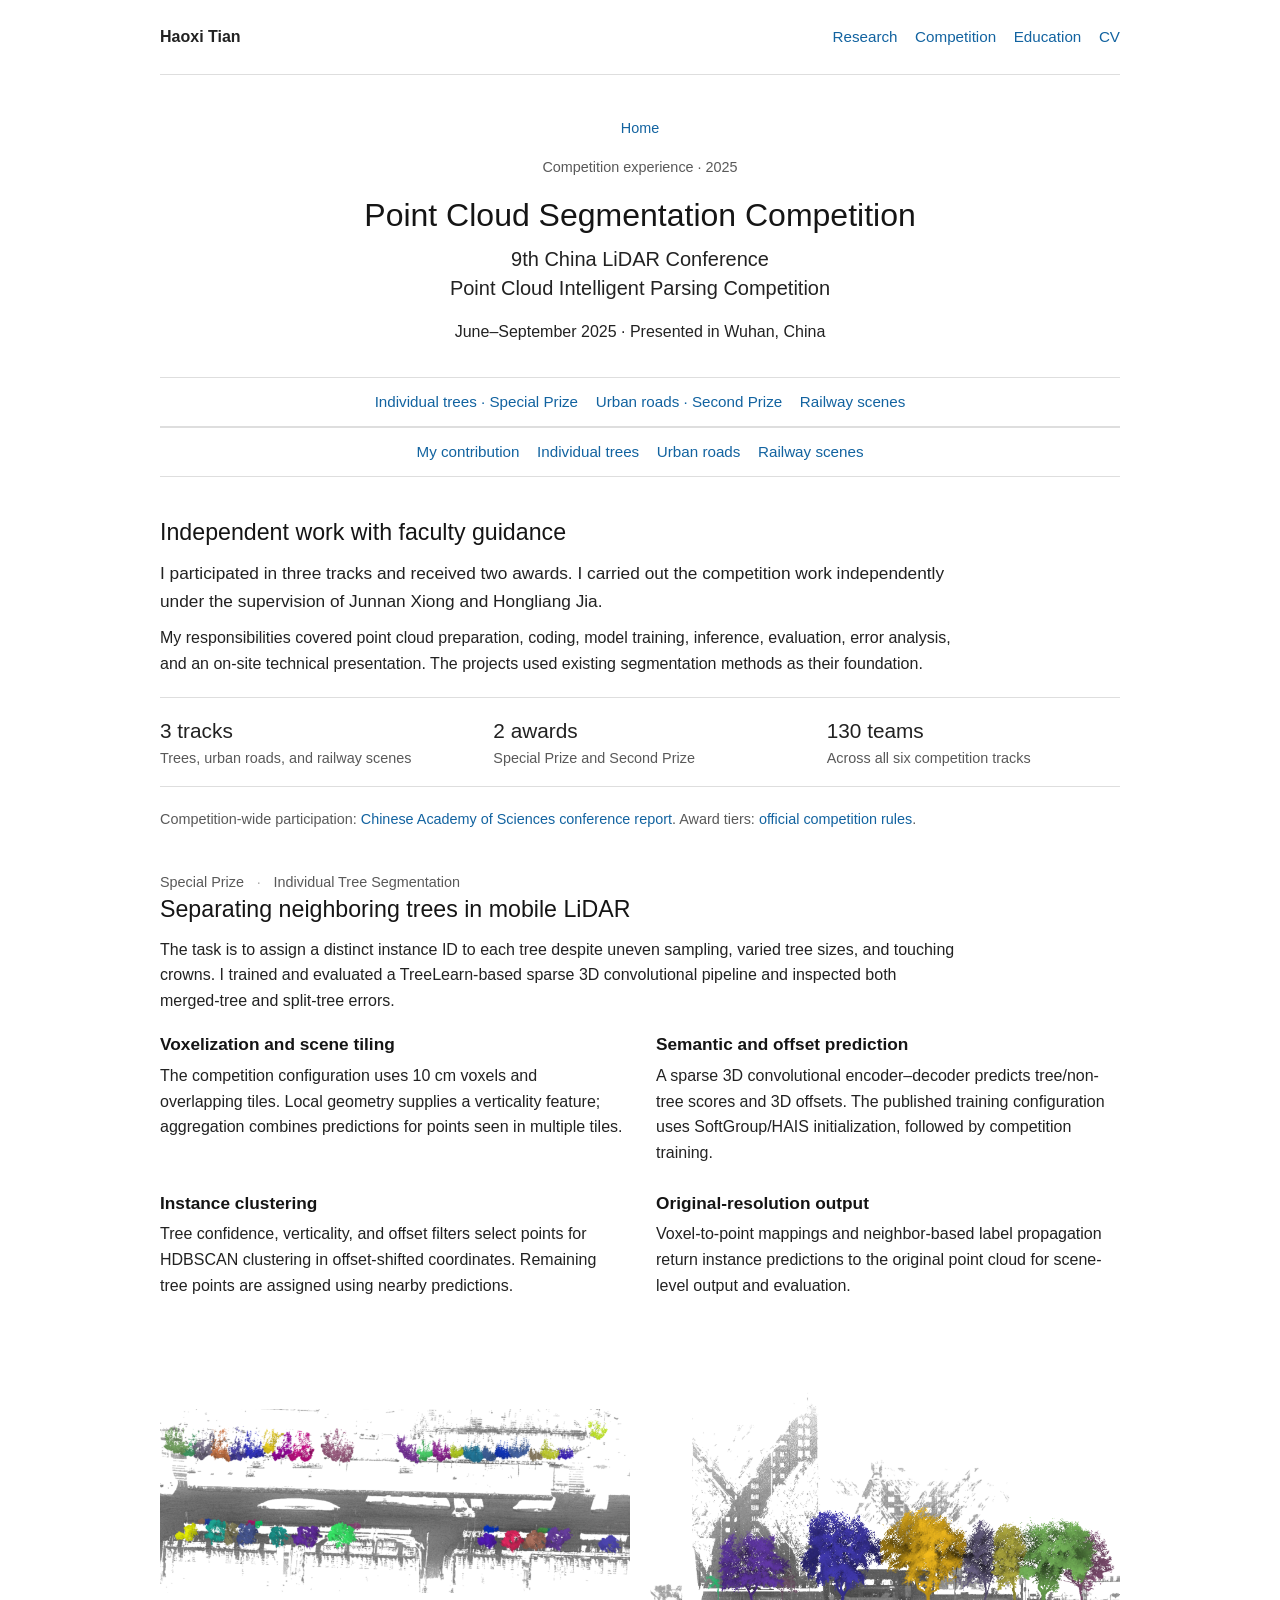
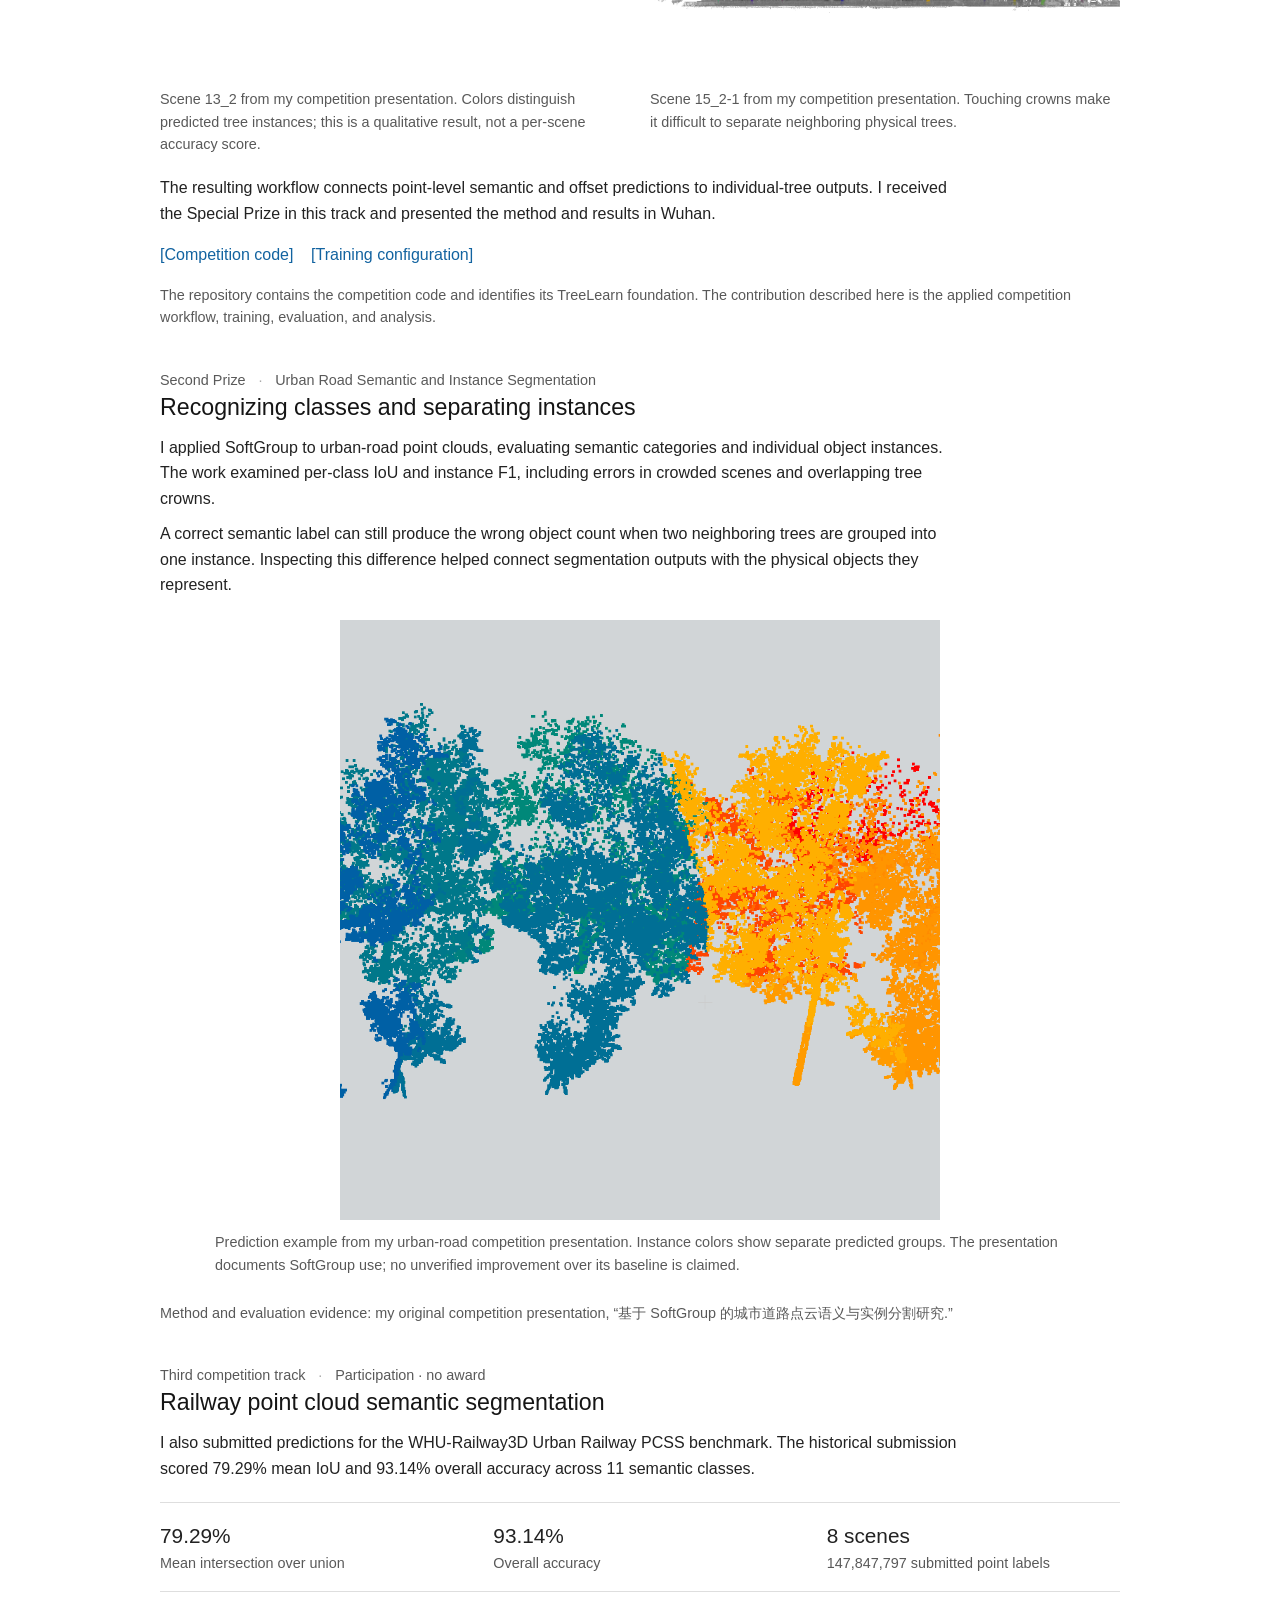
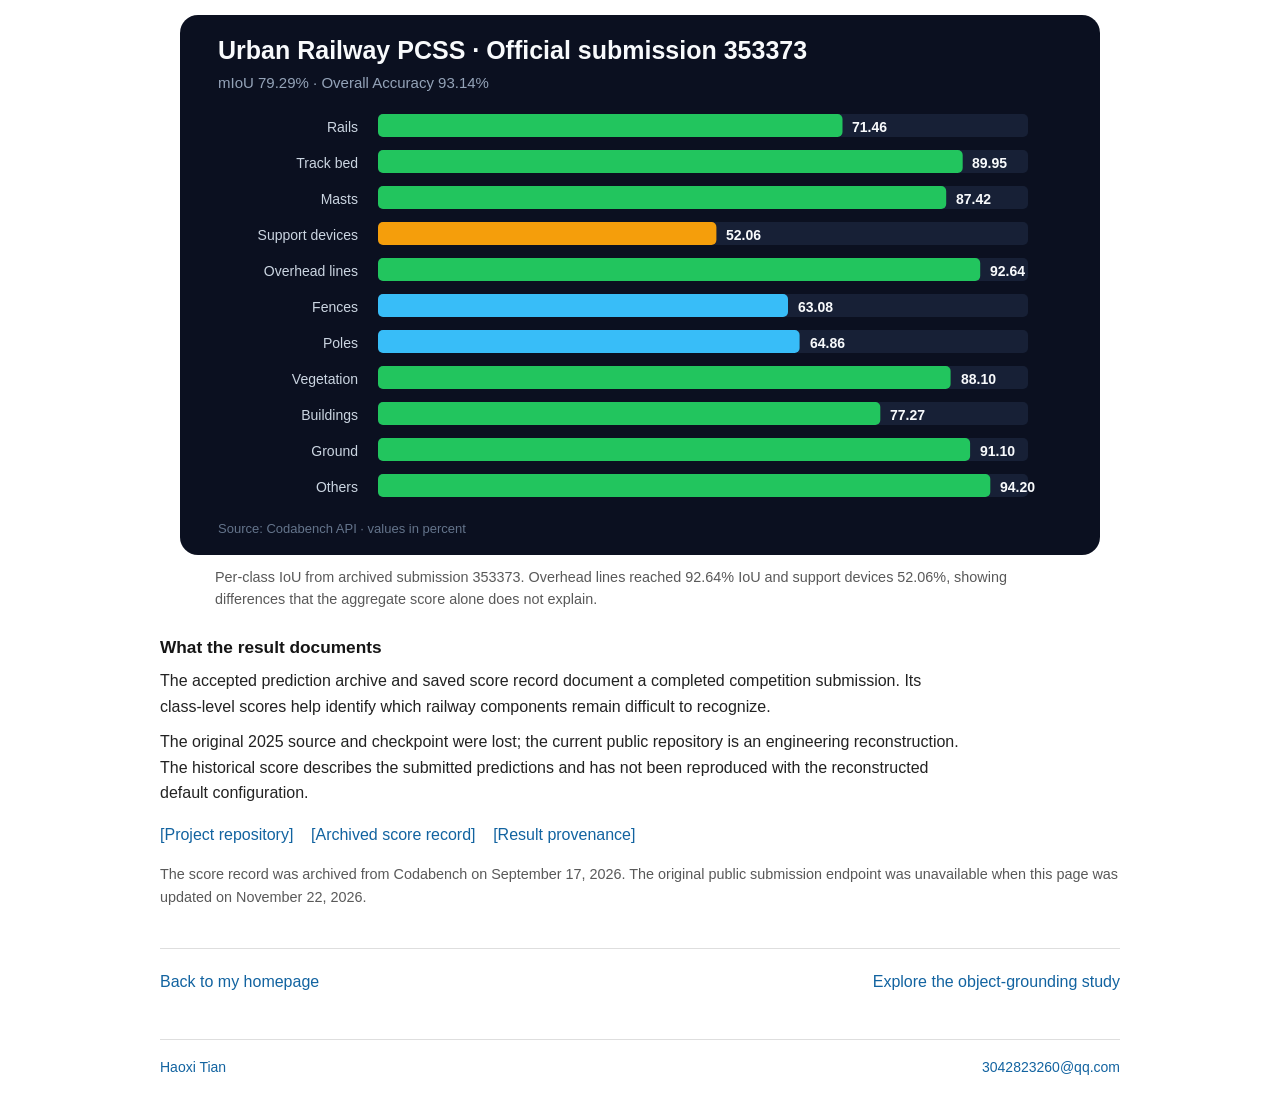
==== commit 572fb1a1: "Simplify academic homepage with research-first HTML layout" ====
--- a/competition.html
+++ b/competition.html
@@ -1,5 +1,108 @@
-<!doctype html><html lang="en"><head><meta charset="utf-8"><meta name="viewport" content="width=device-width,initial-scale=1"><meta name="description" content="Three point cloud competition tracks: tree and urban-road segmentation awards, with quantified historical railway benchmark results."><meta name="theme-color" content="#234ec5"><title>LiDAR Competition | Haoxi Tian</title><link rel="icon" type="image/svg+xml" href="assets/favicon.svg"><link rel="stylesheet" href="style.css"></head><body><a class="skip" href="#main">Skip to content</a><header class="header"><div class="wrap nav"><a class="brand" href="index.html"><span class="brand-mark" aria-hidden="true">ht.</span>Haoxi Tian</a><button class="menu-toggle" aria-expanded="false" aria-controls="navigation">Menu</button><nav class="navlinks" id="navigation" aria-label="Main navigation"><a href="index.html#research">Research</a><a href="competition.html">Competition</a><a href="index.html#about">About</a><a href="assets/Haoxi-Tian-CV.pdf" target="_blank" rel="noopener">CV</a><a href="mailto:3042823260@qq.com">Contact</a></nav></div></header><main id="main"><div class="wrap"><header class="project-header"><a class="breadcrumb" href="index.html">Home</a><p class="eyebrow">Competition experience · 2025</p><h1>Point cloud segmentation<br>across three tracks.</h1><p class="paper-full-title">9th China LiDAR Conference<br>Point Cloud Intelligent Parsing Competition</p><p>June–September 2025 · Presented in Wuhan, China</p></header><nav class="paper-nav" aria-label="Project sections"><a href="#role">My contribution</a><a href="#trees">Individual trees</a><a href="#urban">Urban roads</a><a href="#railway">Railway scenes</a></nav>
-<section class="paper-section" id="role"><div class="readable"><h2>Independent work with faculty guidance</h2><p class="lead">I participated in three tracks and received two awards. I carried out the competition work independently under the supervision of Junnan Xiong and Hongliang Jia.</p><p>My responsibilities covered point cloud preparation, coding, model training, inference, evaluation, error analysis, and an on-site technical presentation. The projects used existing segmentation methods as their foundation.</p></div><div class="stats"><div class="stat"><strong>3 tracks</strong><span>Trees, urban roads, and railway scenes</span></div><div class="stat"><strong>2 awards</strong><span>Special Prize and Second Prize</span></div><div class="stat"><strong>130 teams</strong><span>Across all six competition tracks</span></div></div><p class="sources">Competition-wide participation: <a href="https://aircas.ac.cn/dtxw/hzjl/202510/t20251013_7987406.html" target="_blank" rel="noopener">Chinese Academy of Sciences conference report</a>. Award tiers: <a href="https://www.lidar2025wuhan.com/resources1.html" target="_blank" rel="noopener">official competition rules</a>.</p></section>
-<section class="paper-section" id="trees"><div class="tags"><span class="tag">Special Prize</span><span class="tag neutral">Individual Tree Segmentation</span></div><h2>Separating neighboring trees in mobile LiDAR</h2><div class="readable"><p>The task is to assign a distinct instance ID to each tree despite uneven sampling, varied tree sizes, and touching crowns. I trained and evaluated a TreeLearn-based sparse 3D convolutional pipeline and inspected both merged-tree and split-tree errors.</p></div><div class="method-list"><div><h3>Voxelization and scene tiling</h3><p>The competition configuration uses 10 cm voxels and overlapping tiles. Local geometry supplies a verticality feature; aggregation combines predictions for points seen in multiple tiles.</p></div><div><h3>Semantic and offset prediction</h3><p>A sparse 3D convolutional encoder–decoder predicts tree/non-tree scores and 3D offsets. The published training configuration uses SoftGroup/HAIS initialization, followed by competition training.</p></div><div><h3>Instance clustering</h3><p>Tree confidence, verticality, and offset filters select points for HDBSCAN clustering in offset-shifted coordinates. Remaining tree points are assigned using nearby predictions.</p></div><div><h3>Original-resolution output</h3><p>Voxel-to-point mappings and neighbor-based label propagation return instance predictions to the original point cloud for scene-level output and evaluation.</p></div></div><div class="gallery"><figure class="figure"><button class="zoom" aria-label="Enlarge figure: Tree instance predictions for WHU-STree scene 13_2 with uneven point density"><img src="assets/tree-density.png" alt="Tree instance predictions for WHU-STree scene 13_2 with uneven point density" loading="lazy"></button><span class="image-hint">Select image to enlarge</span><figcaption>Scene 13_2 from my competition presentation. Colors distinguish predicted tree instances; this is a qualitative result, not a per-scene accuracy score.</figcaption></figure><figure class="figure"><button class="zoom" aria-label="Enlarge figure: Tree instance predictions for WHU-STree scene 15_2-1 with touching crowns"><img src="assets/tree-crowns.png" alt="Tree instance predictions for WHU-STree scene 15_2-1 with touching crowns" loading="lazy"></button><span class="image-hint">Select image to enlarge</span><figcaption>Scene 15_2-1 from my competition presentation. Touching crowns make it difficult to separate neighboring physical trees.</figcaption></figure></div><p class="readable">The resulting workflow connects point-level semantic and offset predictions to individual-tree outputs. I received the Special Prize in this track and presented the method and results in Wuhan.</p><div class="actions"><a class="button" href="https://github.com/thx082700/Street-Tree-Segmentation-Mobile-Laser-Scanning" target="_blank" rel="noopener">Competition code</a><a class="button" href="https://github.com/thx082700/Street-Tree-Segmentation-Mobile-Laser-Scanning/blob/main/configs/competition/train.yaml" target="_blank" rel="noopener">Training configuration</a></div><p class="sources">The repository contains the competition code and identifies its TreeLearn foundation. The contribution described here is the applied competition workflow, training, evaluation, and analysis.</p></section>
-<section class="paper-section" id="urban"><div class="tags"><span class="tag">Second Prize</span><span class="tag neutral">Urban Road Semantic and Instance Segmentation</span></div><h2>Recognizing classes and separating instances</h2><div class="readable"><p>I applied SoftGroup to urban-road point clouds, evaluating semantic categories and individual object instances. The work examined per-class IoU and instance F1, including errors in crowded scenes and overlapping tree crowns.</p><p>A correct semantic label can still produce the wrong object count when two neighboring trees are grouped into one instance. Inspecting this difference helped connect segmentation outputs with the physical objects they represent.</p></div><figure class="figure"><button class="zoom" aria-label="Enlarge figure: Urban-road tree instance predictions from the competition presentation"><img src="assets/urban-instances.png" alt="Urban-road tree instance predictions from the competition presentation" loading="lazy"></button><span class="image-hint">Select image to enlarge</span><figcaption>Prediction example from my urban-road competition presentation. Instance colors show separate predicted groups. The presentation documents SoftGroup use; no unverified improvement over its baseline is claimed.</figcaption></figure><p class="sources">Method and evaluation evidence: my original competition presentation, “基于 SoftGroup 的城市道路点云语义与实例分割研究.”</p></section>
-<section class="paper-section" id="railway"><div class="tags"><span class="tag">Third competition track</span><span class="tag neutral">Participation · no award</span></div><h2>Railway point cloud semantic segmentation</h2><div class="readable"><p>I also submitted predictions for the WHU-Railway3D Urban Railway PCSS benchmark. The historical submission scored 79.29% mean IoU and 93.14% overall accuracy across 11 semantic classes.</p></div><div class="stats"><div class="stat"><strong>79.29%</strong><span>Mean intersection over union</span></div><div class="stat"><strong>93.14%</strong><span>Overall accuracy</span></div><div class="stat"><strong>8 scenes</strong><span>147,847,797 submitted point labels</span></div></div><figure class="figure"><button class="zoom" aria-label="Enlarge figure: Historical railway submission per-class intersection over union"><img src="assets/railway-iou.svg" alt="Historical railway submission per-class intersection over union" loading="lazy"></button><span class="image-hint">Select image to enlarge</span><figcaption>Per-class IoU from archived submission 353373. Overhead lines reached 92.64% IoU and support devices 52.06%, showing differences that the aggregate score alone does not explain.</figcaption></figure><div class="readable"><h3>What the result documents</h3><p>The accepted prediction archive and saved score record document a completed competition submission. Its class-level scores help identify which railway components remain difficult to recognize.</p><p>The original 2025 source and checkpoint were lost; the current public repository is an engineering reconstruction. The historical score describes the submitted predictions and has not been reproduced with the reconstructed default configuration.</p></div><div class="actions"><a class="button" href="https://github.com/thx082700/Railway3D-Semantic-Segmentation" target="_blank" rel="noopener">Project repository</a><a class="button" href="https://github.com/thx082700/Railway3D-Semantic-Segmentation/blob/main/results/official_submission_353373.json" target="_blank" rel="noopener">Archived score record</a><a class="button" href="https://github.com/thx082700/Railway3D-Semantic-Segmentation/blob/main/docs/competition_result.md" target="_blank" rel="noopener">Result provenance</a></div><p class="sources">The score record was archived from Codabench on September 17, 2026. The original public submission endpoint was unavailable when this page was updated on November 22, 2026.</p></section><div class="bottom-nav"><a href="index.html">Back to my homepage</a><a href="fragments.html">Explore the object-grounding study</a></div></div></main><footer class="footer"><div class="wrap"><span>© 2026 Haoxi Tian</span><span>3D perception · Geometry · Engineering</span></div></footer><dialog id="image-dialog" aria-label="Expanded research figure"><div class="dialog-head"><span>Research figure</span><button class="close-dialog">Close</button></div><div class="dialog-body"><img id="dialog-image" alt=""></div></dialog><script src="site.js"></script></body></html>+<!doctype html>
+<html lang="en">
+<head>
+<meta charset="utf-8">
+<meta name="viewport" content="width=device-width,initial-scale=1">
+<meta name="description" content="Three point cloud competition tracks: tree and urban-road segmentation awards, with quantified historical railway benchmark results.">
+<meta name="theme-color" content="#ffffff">
+<title>LiDAR Competition | Haoxi Tian</title>
+<link rel="icon" type="image/svg+xml" href="assets/favicon.svg">
+<link rel="stylesheet" href="style.css">
+</head>
+<body>
+<a class="skip" href="#main">Skip to content</a><header class="header"><div class="wrap nav">
+<a class="brand" href="index.html">Haoxi Tian</a><nav class="navlinks" aria-label="Main navigation"><a href="index.html#research">Research</a><a href="index.html#competition">Competition</a><a href="index.html#education">Education</a><a href="assets/Haoxi-Tian-CV.pdf">CV</a></nav>
+</div></header><main id="main"><div class="wrap">
+<header class="project-header"><a class="breadcrumb" href="index.html">Home</a><p class="eyebrow">Competition experience · 2025</p>
+<h1>Point Cloud Segmentation Competition</h1>
+<p class="paper-full-title">9th China LiDAR Conference<br>Point Cloud Intelligent Parsing Competition</p>
+<p>June–September 2025 · Presented in Wuhan, China</p></header><nav class="paper-nav" aria-label="Competition tracks"><a href="#trees">Individual trees · Special Prize</a><a href="#urban">Urban roads · Second Prize</a><a href="#railway">Railway scenes</a></nav><nav class="paper-nav" aria-label="Project sections"><a href="#role">My contribution</a><a href="#trees">Individual trees</a><a href="#urban">Urban roads</a><a href="#railway">Railway scenes</a></nav>
+<section class="paper-section" id="role"><div class="readable">
+<h2>Independent work with faculty guidance</h2>
+<p class="lead">I participated in three tracks and received two awards. I carried out the competition work independently under the supervision of Junnan Xiong and Hongliang Jia.</p>
+<p>My responsibilities covered point cloud preparation, coding, model training, inference, evaluation, error analysis, and an on-site technical presentation. The projects used existing segmentation methods as their foundation.</p>
+</div>
+<div class="stats">
+<div class="stat">
+<strong>3 tracks</strong><span>Trees, urban roads, and railway scenes</span>
+</div>
+<div class="stat">
+<strong>2 awards</strong><span>Special Prize and Second Prize</span>
+</div>
+<div class="stat">
+<strong>130 teams</strong><span>Across all six competition tracks</span>
+</div>
+</div>
+<p class="sources">Competition-wide participation: <a href="https://aircas.ac.cn/dtxw/hzjl/202510/t20251013_7987406.html" target="_blank" rel="noopener">Chinese Academy of Sciences conference report</a>. Award tiers: <a href="https://www.lidar2025wuhan.com/resources1.html" target="_blank" rel="noopener">official competition rules</a>.</p></section>
+<section class="paper-section" id="trees"><div class="tags">
+<span class="tag">Special Prize</span><span class="tag neutral">Individual Tree Segmentation</span>
+</div>
+<h2>Separating neighboring trees in mobile LiDAR</h2>
+<div class="readable"><p>The task is to assign a distinct instance ID to each tree despite uneven sampling, varied tree sizes, and touching crowns. I trained and evaluated a TreeLearn-based sparse 3D convolutional pipeline and inspected both merged-tree and split-tree errors.</p></div>
+<div class="method-list">
+<div>
+<h3>Voxelization and scene tiling</h3>
+<p>The competition configuration uses 10 cm voxels and overlapping tiles. Local geometry supplies a verticality feature; aggregation combines predictions for points seen in multiple tiles.</p>
+</div>
+<div>
+<h3>Semantic and offset prediction</h3>
+<p>A sparse 3D convolutional encoder–decoder predicts tree/non-tree scores and 3D offsets. The published training configuration uses SoftGroup/HAIS initialization, followed by competition training.</p>
+</div>
+<div>
+<h3>Instance clustering</h3>
+<p>Tree confidence, verticality, and offset filters select points for HDBSCAN clustering in offset-shifted coordinates. Remaining tree points are assigned using nearby predictions.</p>
+</div>
+<div>
+<h3>Original-resolution output</h3>
+<p>Voxel-to-point mappings and neighbor-based label propagation return instance predictions to the original point cloud for scene-level output and evaluation.</p>
+</div>
+</div>
+<div class="gallery">
+<figure class="figure"><a class="figure-link" aria-label="Enlarge figure: Tree instance predictions for WHU-STree scene 13_2 with uneven point density" href="assets/tree-density.png" target="_blank" rel="noopener"><img src="assets/tree-density.png" alt="Tree instance predictions for WHU-STree scene 13_2 with uneven point density" loading="lazy" width="1668" height="651" decoding="async"></a><figcaption>Scene 13_2 from my competition presentation. Colors distinguish predicted tree instances; this is a qualitative result, not a per-scene accuracy score.</figcaption></figure><figure class="figure"><a class="figure-link" aria-label="Enlarge figure: Tree instance predictions for WHU-STree scene 15_2-1 with touching crowns" href="assets/tree-crowns.png" target="_blank" rel="noopener"><img src="assets/tree-crowns.png" alt="Tree instance predictions for WHU-STree scene 15_2-1 with touching crowns" loading="lazy" width="1549" height="741" decoding="async"></a><figcaption>Scene 15_2-1 from my competition presentation. Touching crowns make it difficult to separate neighboring physical trees.</figcaption></figure>
+</div>
+<p class="readable">The resulting workflow connects point-level semantic and offset predictions to individual-tree outputs. I received the Special Prize in this track and presented the method and results in Wuhan.</p>
+<div class="actions">
+<a class="button" href="https://github.com/thx082700/Street-Tree-Segmentation-Mobile-Laser-Scanning" target="_blank" rel="noopener">Competition code</a><a class="button" href="https://github.com/thx082700/Street-Tree-Segmentation-Mobile-Laser-Scanning/blob/main/configs/competition/train.yaml" target="_blank" rel="noopener">Training configuration</a>
+</div>
+<p class="sources">The repository contains the competition code and identifies its TreeLearn foundation. The contribution described here is the applied competition workflow, training, evaluation, and analysis.</p></section>
+<section class="paper-section" id="urban"><div class="tags">
+<span class="tag">Second Prize</span><span class="tag neutral">Urban Road Semantic and Instance Segmentation</span>
+</div>
+<h2>Recognizing classes and separating instances</h2>
+<div class="readable">
+<p>I applied SoftGroup to urban-road point clouds, evaluating semantic categories and individual object instances. The work examined per-class IoU and instance F1, including errors in crowded scenes and overlapping tree crowns.</p>
+<p>A correct semantic label can still produce the wrong object count when two neighboring trees are grouped into one instance. Inspecting this difference helped connect segmentation outputs with the physical objects they represent.</p>
+</div>
+<figure class="figure"><a class="figure-link" aria-label="Enlarge figure: Urban-road tree instance predictions from the competition presentation" href="assets/urban-instances.png" target="_blank" rel="noopener"><img src="assets/urban-instances.png" alt="Urban-road tree instance predictions from the competition presentation" loading="lazy" width="854" height="854" decoding="async"></a><figcaption>Prediction example from my urban-road competition presentation. Instance colors show separate predicted groups. The presentation documents SoftGroup use; no unverified improvement over its baseline is claimed.</figcaption></figure><p class="sources">Method and evaluation evidence: my original competition presentation, “基于 SoftGroup 的城市道路点云语义与实例分割研究.”</p></section>
+<section class="paper-section" id="railway"><div class="tags">
+<span class="tag">Third competition track</span><span class="tag neutral">Participation · no award</span>
+</div>
+<h2>Railway point cloud semantic segmentation</h2>
+<div class="readable"><p>I also submitted predictions for the WHU-Railway3D Urban Railway PCSS benchmark. The historical submission scored 79.29% mean IoU and 93.14% overall accuracy across 11 semantic classes.</p></div>
+<div class="stats">
+<div class="stat">
+<strong>79.29%</strong><span>Mean intersection over union</span>
+</div>
+<div class="stat">
+<strong>93.14%</strong><span>Overall accuracy</span>
+</div>
+<div class="stat">
+<strong>8 scenes</strong><span>147,847,797 submitted point labels</span>
+</div>
+</div>
+<figure class="figure"><a class="figure-link" aria-label="Enlarge figure: Historical railway submission per-class intersection over union" href="assets/railway-iou.svg" target="_blank" rel="noopener"><img src="assets/railway-iou.svg" alt="Historical railway submission per-class intersection over union" loading="lazy" decoding="async"></a><figcaption>Per-class IoU from archived submission 353373. Overhead lines reached 92.64% IoU and support devices 52.06%, showing differences that the aggregate score alone does not explain.</figcaption></figure><div class="readable">
+<h3>What the result documents</h3>
+<p>The accepted prediction archive and saved score record document a completed competition submission. Its class-level scores help identify which railway components remain difficult to recognize.</p>
+<p>The original 2025 source and checkpoint were lost; the current public repository is an engineering reconstruction. The historical score describes the submitted predictions and has not been reproduced with the reconstructed default configuration.</p>
+</div>
+<div class="actions">
+<a class="button" href="https://github.com/thx082700/Railway3D-Semantic-Segmentation" target="_blank" rel="noopener">Project repository</a><a class="button" href="https://github.com/thx082700/Railway3D-Semantic-Segmentation/blob/main/results/official_submission_353373.json" target="_blank" rel="noopener">Archived score record</a><a class="button" href="https://github.com/thx082700/Railway3D-Semantic-Segmentation/blob/main/docs/competition_result.md" target="_blank" rel="noopener">Result provenance</a>
+</div>
+<p class="sources">The score record was archived from Codabench on September 17, 2026. The original public submission endpoint was unavailable when this page was updated on November 22, 2026.</p></section><div class="bottom-nav">
+<a href="index.html">Back to my homepage</a><a href="fragments.html">Explore the object-grounding study</a>
+</div>
+</div></main><footer class="footer"><div class="wrap">
+<a href="index.html">Haoxi Tian</a><a href="mailto:3042823260@qq.com">3042823260@qq.com</a>
+</div></footer>
+</body>
+</html>
--- a/style.css
+++ b/style.css
@@ -1,4 +1,136 @@
-
-:root{--ink:#162432;--muted:#526171;--blue:#234ec5;--line:#dce2e9;--paper:#fff;--soft:#f4f7fb;--teal:#08766e}*{box-sizing:border-box}html{scroll-behavior:smooth;scroll-padding-top:90px}body{margin:0;background:var(--paper);color:var(--ink);font-family:Inter,-apple-system,BlinkMacSystemFont,"Segoe UI",sans-serif;font-size:17px;line-height:1.65}a{color:var(--blue);text-underline-offset:4px}a:hover{text-decoration:underline}button,input{font:inherit}button,a{-webkit-tap-highlight-color:transparent}button{cursor:pointer}a:focus-visible,button:focus-visible,summary:focus-visible{outline:3px solid #4c7dff;outline-offset:5px}img{display:block;max-width:100%}h1,h2,h3,p{margin-top:0}h1,h2,h3{line-height:1.16;letter-spacing:-.035em;font-weight:600}h1{font-size:clamp(42px,6.6vw,80px);margin-bottom:25px}h2{font-size:clamp(29px,4vw,42px);margin-bottom:20px}h3{font-size:26px;margin-bottom:14px}p{margin-bottom:19px}.wrap{max-width:1180px;margin:auto;padding:0 38px}.skip{position:fixed;top:-80px;left:16px;padding:12px;background:#fff;z-index:20}.skip:focus{top:12px}.header{border-bottom:1px solid var(--line);background:rgba(255,255,255,.97);position:sticky;top:0;z-index:5}.nav{height:80px;display:flex;align-items:center;justify-content:space-between;gap:24px}.brand{color:var(--ink);font-weight:650;text-decoration:none;display:flex;align-items:center;gap:12px;font-size:18px}.brand-mark{font-family:Georgia,serif;font-size:29px;line-height:1;color:var(--blue);border-right:1px solid var(--line);padding-right:14px}.navlinks{display:flex;gap:30px;align-items:center}.navlinks a{color:var(--muted);font-size:15px;text-decoration:none}.navlinks a:hover{color:var(--blue)}.menu-toggle{display:none;background:none;border:1px solid var(--line);padding:6px 13px;border-radius:5px}.eyebrow{color:var(--blue);font-family:ui-monospace,SFMono-Regular,Consolas,monospace;font-size:13px;letter-spacing:.12em;text-transform:uppercase;margin-bottom:20px}.hero{padding:85px 0 66px;display:grid;grid-template-columns:1.05fr 1fr;align-items:center;gap:65px}.hero h1 span{display:block;font-family:Georgia,serif;font-weight:400;font-style:italic;font-size:.55em;letter-spacing:-.035em;margin-top:14px;color:var(--muted)}.lead{font-size:20px;line-height:1.7;color:var(--muted);max-width:670px}.actions{display:flex;flex-wrap:wrap;gap:13px;margin-top:28px}.button{display:inline-flex;align-items:center;justify-content:center;min-height:46px;padding:10px 20px;border-radius:5px;border:1px solid var(--line);text-decoration:none;font-size:15px;font-weight:550;background:white;color:var(--ink)}.button:hover{background:var(--soft);text-decoration:none;border-color:#b7c6db}.button.primary{background:var(--blue);color:#fff;border-color:var(--blue)}.button.primary:hover{background:#193c9d}.hero-visual{margin:0;border:1px solid var(--line);border-radius:8px;background:#fff;overflow:hidden;box-shadow:0 18px 65px #1538500c}.hero-crop{height:325px;overflow:hidden;background:white}.hero-crop img{height:auto;width:235%;max-width:none}.hero-visual figcaption{padding:17px 22px;border-top:1px solid var(--line);font-size:14px;line-height:1.5;color:var(--muted)}.hero-visual strong{display:block;font-size:15px;color:var(--ink);margin-bottom:4px}.interest-line{display:flex;gap:25px;flex-wrap:wrap;border-top:1px solid var(--line);padding:23px 0;color:var(--muted);font-size:14px}.interest-line span:first-child{color:var(--ink);font-weight:600}.section{padding:75px 0;border-top:1px solid var(--line)}.section-head{display:flex;justify-content:space-between;gap:30px;align-items:flex-end;margin-bottom:39px}.section-head h2{margin-bottom:0}.section-head p{max-width:410px;color:var(--muted);font-size:16px;margin:0}.project{display:grid;grid-template-columns:.95fr 1fr;gap:45px;align-items:center;padding:35px 0;border-bottom:1px solid var(--line)}.project:first-of-type{padding-top:0}.project:last-of-type{border:0;padding-bottom:0}.project-visual{background:var(--soft);padding:20px;border:1px solid var(--line);border-radius:6px;min-height:255px;display:flex;align-items:center;overflow:hidden}.project-visual img{width:100%;background:white}.project h3 a{color:var(--ink);text-decoration:none}.project h3 a:hover{color:var(--blue)}.project p{color:var(--muted);font-size:16px}.tags{display:flex;gap:10px;flex-wrap:wrap;margin-bottom:14px}.tag{font-size:13px;color:var(--blue);background:#eff3ff;padding:4px 9px;border-radius:3px}.tag.neutral{color:var(--muted);background:var(--soft)}.text-link{font-size:15px;font-weight:600}.sub-title{display:block;font-size:18px;line-height:1.5;font-weight:400;letter-spacing:0;margin-top:10px;color:var(--muted)}.experience-grid{display:grid;grid-template-columns:1fr 1fr;gap:65px}.award{border-left:3px solid var(--blue);padding:2px 0 2px 22px;margin:24px 0}.award strong{display:block;font-size:20px}.award span{color:var(--muted);font-size:16px}.small{font-size:14px;color:var(--muted)}.soft-section{background:var(--soft)}.about-layout{display:grid;grid-template-columns:1.2fr 1fr;gap:80px}.timeline{list-style:none;padding:0;margin:0}.timeline li{padding:0 0 24px 22px;border-left:1px solid #c9d3df}.timeline strong{display:block;font-size:17px}.timeline time{font-size:14px;color:var(--muted);display:block;margin-bottom:6px}.timeline p{font-size:16px;color:var(--muted);margin:6px 0 0}.contact{padding:65px 0;display:flex;align-items:center;justify-content:space-between;gap:25px}.contact h2{font-size:32px;margin-bottom:10px}.contact p{color:var(--muted);margin:0}.footer{border-top:1px solid var(--line);padding:23px 0;color:var(--muted);font-size:13px}.footer .wrap{display:flex;justify-content:space-between;gap:20px}.project-header{padding:56px 0 45px;max-width:900px}.breadcrumb{font-size:14px;margin-bottom:40px;display:inline-block}.project-header h1{font-size:clamp(36px,5vw,58px);margin-top:18px}.paper-full-title{font-size:22px;line-height:1.5;color:var(--muted);max-width:800px}.author{margin:26px 0;font-size:16px}.author strong{display:block;font-size:18px}.paper-nav{display:flex;gap:25px;flex-wrap:wrap;padding:20px 0;border-top:1px solid var(--line);border-bottom:1px solid var(--line);font-size:14px}.paper-section{padding:52px 0;border-bottom:1px solid var(--line)}.paper-section h2{font-size:30px}.readable{max-width:820px}.paper-section p{color:var(--muted)}.figure{margin:30px 0 0;padding:24px;border:1px solid var(--line);border-radius:6px;background:#fff}.figure figcaption{color:var(--muted);font-size:14px;line-height:1.6;margin-top:18px;max-width:920px}.zoom{display:block;border:0;padding:0;background:#fff;width:100%;cursor:zoom-in}.zoom img{width:100%;height:auto}.image-hint{display:block;font-size:13px;color:var(--muted);text-align:right;margin-top:8px}.stats{display:grid;grid-template-columns:repeat(3,1fr);border-top:1px solid var(--line);border-bottom:1px solid var(--line);margin:28px 0}.stat{padding:23px 18px;border-right:1px solid var(--line)}.stat:first-child{padding-left:0}.stat:last-child{border:0}.stat strong{display:block;font-size:30px;font-weight:550;letter-spacing:-.03em}.stat span{font-size:14px;color:var(--muted)}.tabbar{display:flex;gap:8px;margin:20px 0}.tab{border:1px solid var(--line);border-radius:4px;background:#fff;padding:9px 18px;font-size:15px;color:var(--muted)}.tab[aria-selected=true]{border-color:var(--blue);background:#eff3ff;color:var(--blue)}[hidden]{display:none!important}.table-wrap{overflow:auto;margin:25px 0}table{width:100%;border-collapse:collapse;font-size:16px}th{text-align:left;font-weight:600;background:var(--soft);white-space:nowrap}th,td{padding:15px 17px;border-bottom:1px solid var(--line)}td:first-child{font-weight:500}tr.emphasis{color:var(--teal);font-weight:600}.method-list{display:grid;grid-template-columns:1fr 1fr;gap:28px 48px;margin-top:28px}.method-list h3{font-size:21px;letter-spacing:-.02em}.method-list p{font-size:16px}.note{padding:20px 24px;border-left:3px solid #a9b8ce;background:var(--soft);font-size:16px;color:var(--muted)}.detail-list li{margin-bottom:12px;color:var(--muted)}dialog{border:0;border-radius:8px;padding:0;max-width:min(1400px,95vw);max-height:90vh;width:95vw;background:white;box-shadow:0 15px 80px #0004}dialog::backdrop{background:#0f192bba}dialog .dialog-head{display:flex;justify-content:space-between;align-items:center;padding:16px 22px;border-bottom:1px solid var(--line)}dialog img{width:100%;height:auto}dialog .dialog-body{padding:18px;overflow:auto;max-height:75vh}.close-dialog{border:1px solid var(--line);border-radius:4px;background:white;padding:5px 13px;font-size:15px}.bottom-nav{padding:40px 0;display:flex;justify-content:space-between;gap:20px}.sources{font-size:14px;color:var(--muted)}@media(max-width:900px){.wrap{padding:0 26px}.hero{gap:32px;padding:60px 0 45px}.hero-crop{height:275px}.project{gap:25px}.about-layout{gap:40px}.project-visual{padding:12px;min-height:210px}.navlinks{gap:20px}.lead{font-size:18px}}@media(max-width:650px){body{font-size:16px}.wrap{padding:0 22px}.nav{height:68px}.menu-toggle{display:block}.navlinks{display:none;position:absolute;top:68px;left:0;right:0;background:white;border-bottom:1px solid var(--line);padding:20px 24px;flex-direction:column;align-items:flex-start;gap:20px}.navlinks.open{display:flex}.hero{grid-template-columns:1fr;padding-top:48px;gap:34px}.hero h1{font-size:58px;margin-bottom:22px}.hero-crop{height:250px}.interest-line{gap:10px 20px}.section{padding:45px 0}.section-head{display:block;margin-bottom:25px}.section-head p{margin-top:15px}.project{grid-template-columns:1fr;gap:23px;padding:30px 0}.project-visual{min-height:0;padding:15px}.project h3{font-size:28px}.experience-grid,.about-layout{grid-template-columns:1fr;gap:35px}.contact{display:block;padding:45px 0}.contact .actions{margin-top:22px}.footer .wrap{flex-direction:column;gap:6px}.project-header{padding-top:30px}.breadcrumb{margin-bottom:25px}.paper-full-title{font-size:20px}.paper-section{padding:35px 0}.paper-nav{gap:14px 22px}.figure{padding:10px;margin-top:22px}.figure figcaption{padding:0 5px;font-size:14px}.stats{grid-template-columns:1fr}.stat,.stat:first-child{padding:15px 0;border:0;border-bottom:1px solid var(--line)}.stat:last-child{border:0}.stat strong{font-size:28px}.method-list{grid-template-columns:1fr;gap:10px}.bottom-nav{flex-direction:column}.table-wrap{margin-left:-5px;margin-right:-5px}th,td{padding:12px;font-size:14px}.note{padding:16px}.paper-section h2{font-size:28px}}@media(prefers-reduced-motion:reduce){html{scroll-behavior:auto}*{animation:none!important;transition:none!important}}
-
-.gallery{display:grid;grid-template-columns:1fr 1fr;gap:24px}.gallery .figure{margin-top:24px}.gallery .zoom img{aspect-ratio:4/3;object-fit:contain}caption{text-align:left;font-size:15px;color:var(--muted);padding:0 0 12px}.sources{overflow-wrap:anywhere}.paper-section h3{font-size:23px}@media(max-width:650px){.gallery{grid-template-columns:1fr;gap:0}.paper-nav{row-gap:12px}}
+/* Plain HTML academic homepage and project pages. No framework required. */
+:root{color-scheme:light;--ink:#222;--muted:#595959;--link:#1263a0;--line:#dedede;--paper:#fff}
+*{box-sizing:border-box}
+html{font-size:16px;scroll-padding-top:1.25rem}
+body{margin:0;background:var(--paper);color:var(--ink);font-family:Arial,Helvetica,sans-serif;font-size:1rem;line-height:1.6}
+a{color:var(--link);text-decoration:none;text-underline-offset:.2em}
+a:hover{text-decoration:underline}
+a:focus-visible,summary:focus-visible{outline:2px solid var(--link);outline-offset:4px}
+img{display:block;max-width:100%;height:auto}
+p{margin:.6rem 0}
+h1,h2,h3{line-height:1.3;color:#151515}
+h1{font-size:2rem;font-weight:500;margin:0 0 .45rem}
+h2{font-size:1.45rem;font-weight:500;margin:0 0 1.1rem}
+h3{font-size:1.08rem;font-weight:600;margin:0 0 .45rem}
+strong{font-weight:600}
+section[id],header[id]{scroll-margin-top:1.25rem}
+.skip{position:absolute;left:1rem;top:-10rem;padding:.5rem 1rem;background:white;z-index:20}
+.skip:focus{top:1rem}
+.homepage,.wrap{width:min(100% - 3rem,960px);margin-inline:auto}
+.homepage{max-width:920px;padding-top:3.25rem}
+.intro{max-width:860px}
+.intro h1 span{font-size:.58em;font-weight:400;color:var(--muted);margin-left:.55rem;white-space:nowrap}
+.affiliation{color:var(--muted);margin:0 0 1rem}
+.intro>p:not(.affiliation):not(.profile-links){max-width:820px}
+.profile-links{margin:1rem 0 .9rem}
+.profile-links span{margin:0 .4rem;color:#999}
+.section-links{display:flex;flex-wrap:wrap;gap:.35rem 1.3rem;font-size:.95rem;margin-top:1.25rem}
+.home-section{margin-top:2.5rem}
+.research-row{display:grid;grid-template-columns:210px minmax(0,1fr);gap:1.65rem;align-items:start;margin:0 0 2.15rem}
+.research-thumb{display:flex;align-items:center;justify-content:center;min-height:140px;margin-top:.2rem}
+.research-thumb img{width:100%;max-height:175px;object-fit:contain}
+.research-copy h3{font-size:1.06rem;line-height:1.42;margin:0 0 .3rem}
+.research-copy p{margin:.35rem 0}
+.research-copy .authors{margin:.15rem 0}
+.venue{font-style:italic;color:var(--muted);font-size:.93rem}
+.resource-links{display:flex;flex-wrap:wrap;gap:.25rem .7rem;margin:.4rem 0 0;font-size:.95rem}
+.note,.small,.sources{font-size:.9rem;line-height:1.55;color:var(--muted)}
+.note{margin-top:1rem}
+.muted,.date{color:var(--muted)}
+.award-list{padding-left:1.1rem;margin:1rem 0 0}
+.award-list li{padding-left:.2rem;margin-bottom:1rem}
+.award-list .resource-links{margin-top:.25rem}
+.education-row{display:flex;justify-content:space-between;gap:1.5rem;margin-bottom:1.05rem}
+.education-row p{margin:.15rem 0}
+.education-row .date{font-size:.9rem;white-space:nowrap}
+.home-footer,.footer>.wrap{border-top:1px solid var(--line);margin-top:2.75rem;padding:1rem 0 2rem;display:flex;flex-wrap:wrap;gap:.4rem 1.2rem;justify-content:space-between;font-size:.875rem;color:var(--muted)}
+/* Project pages retain the evidence, figures and stable section URLs. */
+.header .nav{display:flex;justify-content:space-between;align-items:center;gap:1.5rem;padding:1.5rem 0;border-bottom:1px solid var(--line)}
+.brand{font-weight:600;color:var(--ink)}
+.navlinks{display:flex;flex-wrap:wrap;gap:.4rem 1.1rem;font-size:.95rem}
+.project-header{text-align:center;margin:2.5rem auto 2rem;max-width:850px}
+.breadcrumb{display:inline-block;margin-bottom:1rem;font-size:.9rem}
+.project-header h1{font-size:2rem;margin:1rem auto .55rem}
+.paper-full-title{font-size:1.25rem;line-height:1.45;max-width:800px;margin:.5rem auto 1rem}
+.author{margin:1rem auto;line-height:1.6}
+.author strong{display:block}
+.tags{display:flex;flex-wrap:wrap;gap:.3rem .8rem;justify-content:inherit;color:var(--muted);font-size:.9rem}
+.project-header .tags{justify-content:center}
+.tag+.tag:before{content:'·';margin-right:.8rem;color:#aaa}
+.paper-nav{display:flex;flex-wrap:wrap;justify-content:center;gap:.4rem 1.1rem;padding:.75rem 0;border-block:1px solid var(--line);font-size:.95rem}
+.paper-section{margin:2.5rem 0}
+.readable{max-width:800px}
+.paper-section h2{margin-bottom:.8rem}
+.eyebrow{font-size:.9rem;color:var(--muted);margin:0 0 .4rem}
+.lead{font-size:1.08rem;line-height:1.6}
+.figure{margin:1.4rem 0 1.6rem}
+.figure-link{display:block;width:100%}
+.figure-link img{width:auto;max-width:100%;max-height:600px;margin-inline:auto;object-fit:contain}
+figcaption{max-width:850px;margin:.7rem auto 0;color:var(--muted);font-size:.9rem;line-height:1.55}
+.method-list{display:grid;grid-template-columns:repeat(2,minmax(0,1fr));gap:1.25rem 2rem;margin:1.25rem 0}
+.method-list>div{min-width:0}
+.method-list p{margin:.4rem 0}
+.stats{display:flex;flex-wrap:wrap;gap:1rem 2.5rem;margin:1.3rem 0;padding:1rem 0;border-block:1px solid var(--line)}
+.stat{flex:1;min-width:150px}
+.stat strong{display:block;font-size:1.3rem;font-weight:500}
+.stat span{display:block;color:var(--muted);font-size:.9rem}
+.table-wrap{overflow-x:auto;margin:1.25rem 0;max-width:100%}
+table{border-collapse:collapse;width:100%;text-align:left;font-size:.95rem}
+caption{text-align:left;font-weight:600;padding:.6rem 0}
+th,td{padding:.65rem .75rem;border-bottom:1px solid var(--line);vertical-align:top}
+th{font-weight:600;border-top:1px solid var(--line);background:#f6f6f6}
+tr.emphasis{font-weight:600}
+.comparison{border-block:1px solid var(--line);margin:1rem 0}
+summary{cursor:pointer;color:var(--link);padding:.8rem 0;font-weight:500}
+.comparison .figure{margin-top:.5rem}
+.actions{display:flex;flex-wrap:wrap;gap:.4rem 1.1rem;margin:1rem 0}
+.button,.text-link{display:inline-block;color:var(--link)}
+.actions .button:before{content:'['}.actions .button:after{content:']'}
+.bottom-nav{display:flex;flex-wrap:wrap;justify-content:space-between;gap:1rem;border-top:1px solid var(--line);padding-top:1.25rem;margin-top:2.5rem}
+.gallery{display:grid;grid-template-columns:repeat(2,minmax(0,1fr));gap:1.25rem;margin:1.25rem 0}
+.gallery .figure{margin:0}
+.gallery img{aspect-ratio:4/3;object-fit:contain}
+.findings{padding-left:1.3rem}
+.findings li{margin:.7rem 0}
+.sources{margin-top:1rem}
+@media(max-width:700px){
+ .homepage,.wrap{width:calc(100% - 2rem)}
+ .homepage{padding-top:2rem}
+ .research-row{grid-template-columns:160px minmax(0,1fr);gap:1.1rem}
+ .education-row{display:block}
+ .education-row .date{white-space:normal;margin-top:.3rem}
+ .header .nav{align-items:flex-start;gap:1rem}
+ .navlinks{justify-content:flex-end;gap:.35rem .8rem}
+ .method-list{grid-template-columns:1fr;gap:.8rem}
+ .paper-full-title{font-size:1.15rem}
+}
+@media(max-width:520px){
+ .research-row{grid-template-columns:minmax(0,1fr);gap:.9rem;margin-bottom:2rem}
+ .research-thumb{width:100%;max-width:330px;min-height:0;margin:.2rem auto 0}
+ .research-thumb img{max-height:190px}
+ .intro h1{font-size:1.9rem}
+ .profile-links{display:flex;flex-wrap:wrap;gap:.3rem .7rem}
+ .profile-links span{display:none}
+ .profile-links a{white-space:nowrap}
+ .home-section{margin-top:2rem}
+ .header .nav{display:block;padding:1.1rem 0}
+ .navlinks{justify-content:flex-start;margin-top:.5rem}
+ .project-header{margin:2rem auto 1.5rem}
+ .project-header h1{font-size:1.65rem}
+ .paper-nav{justify-content:flex-start;gap:.4rem .9rem}
+ .gallery{grid-template-columns:1fr}
+ .stats{gap:.8rem 1rem}
+ .stat{min-width:130px}
+ th,td{padding:.6rem .5rem}
+ .bottom-nav{display:block}
+ .bottom-nav a{display:block;margin:.5rem 0}
+}
+@media print{
+ body{font-size:10pt;color:#000}
+ .homepage,.wrap{width:100%;max-width:none;padding:0}
+ .skip,.section-links,.header,.paper-nav,.home-footer,.footer,.bottom-nav{display:none}
+ .home-section,.paper-section{margin:1.2rem 0}
+ .research-row{break-inside:avoid;grid-template-columns:140px 1fr;gap:1rem;margin-bottom:1.2rem}
+ a{color:#000;text-decoration:none}
+ details{display:block}details>*{display:block}
+}
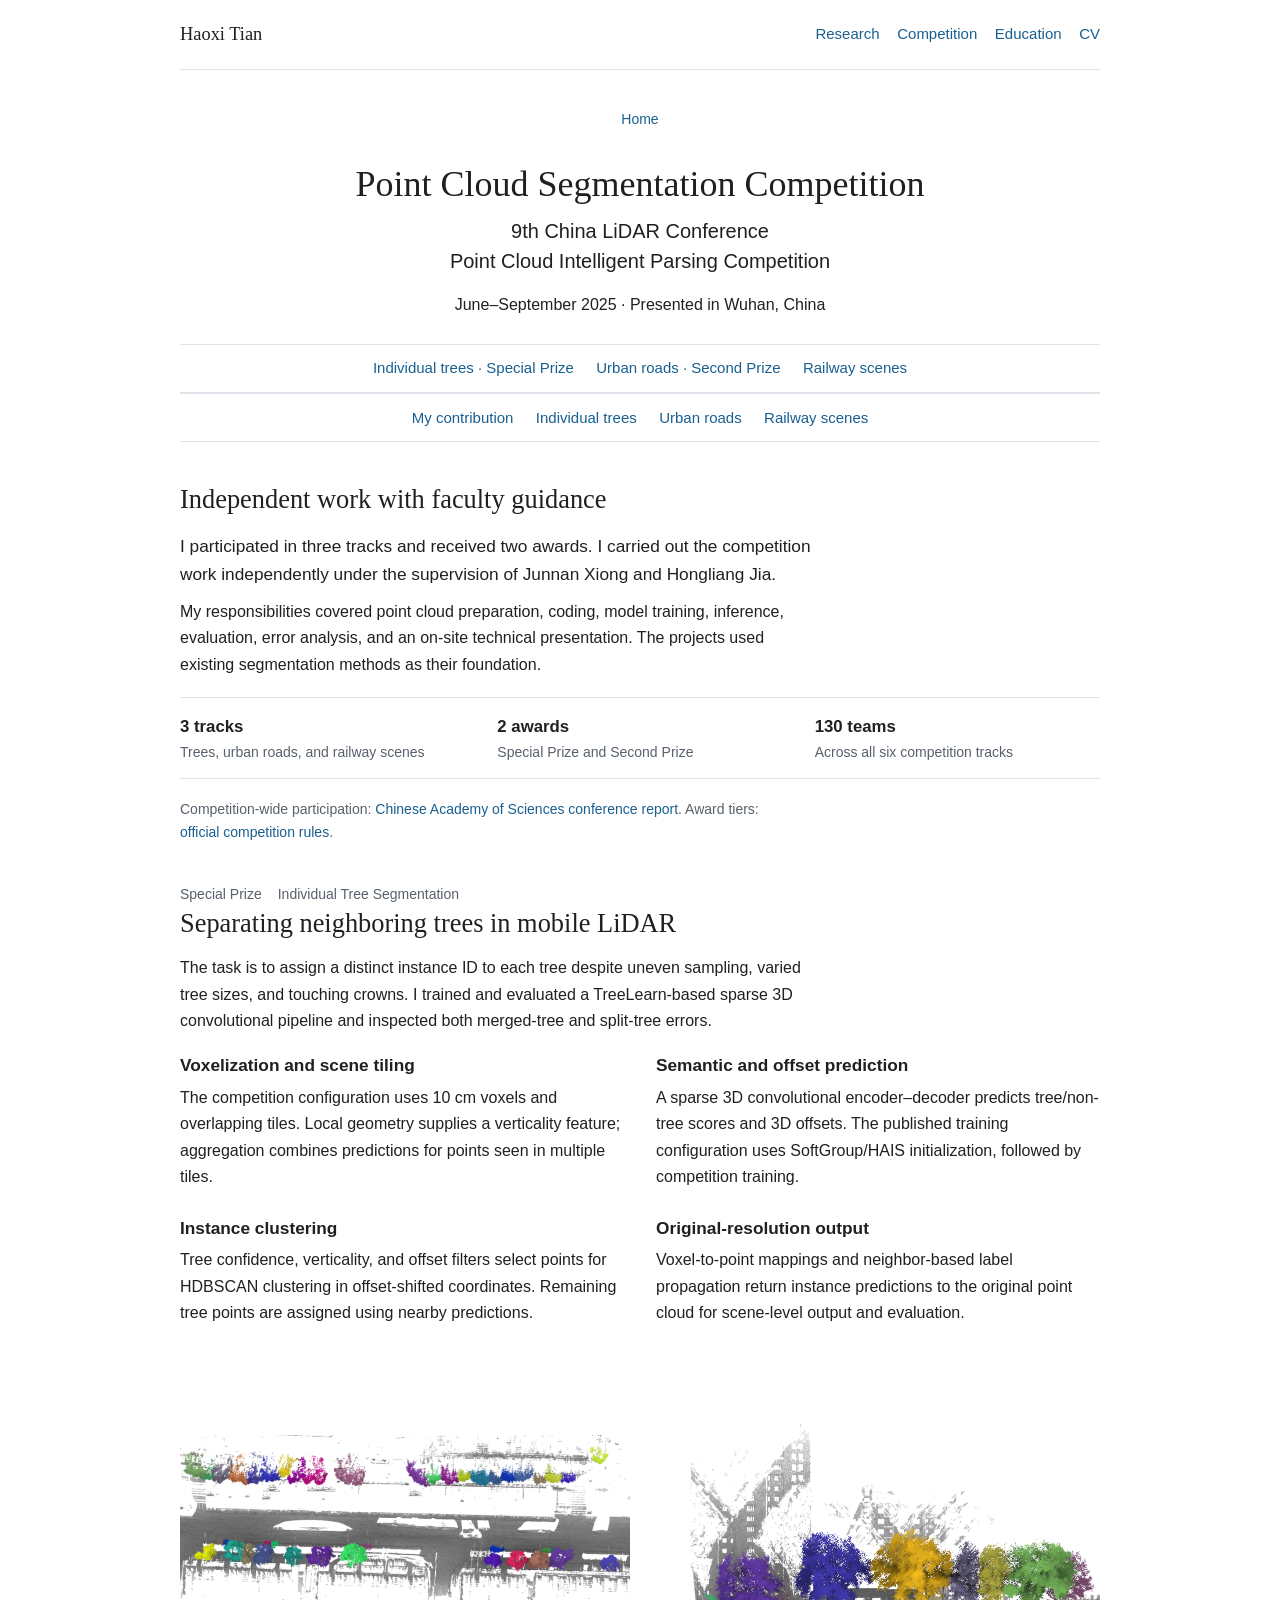
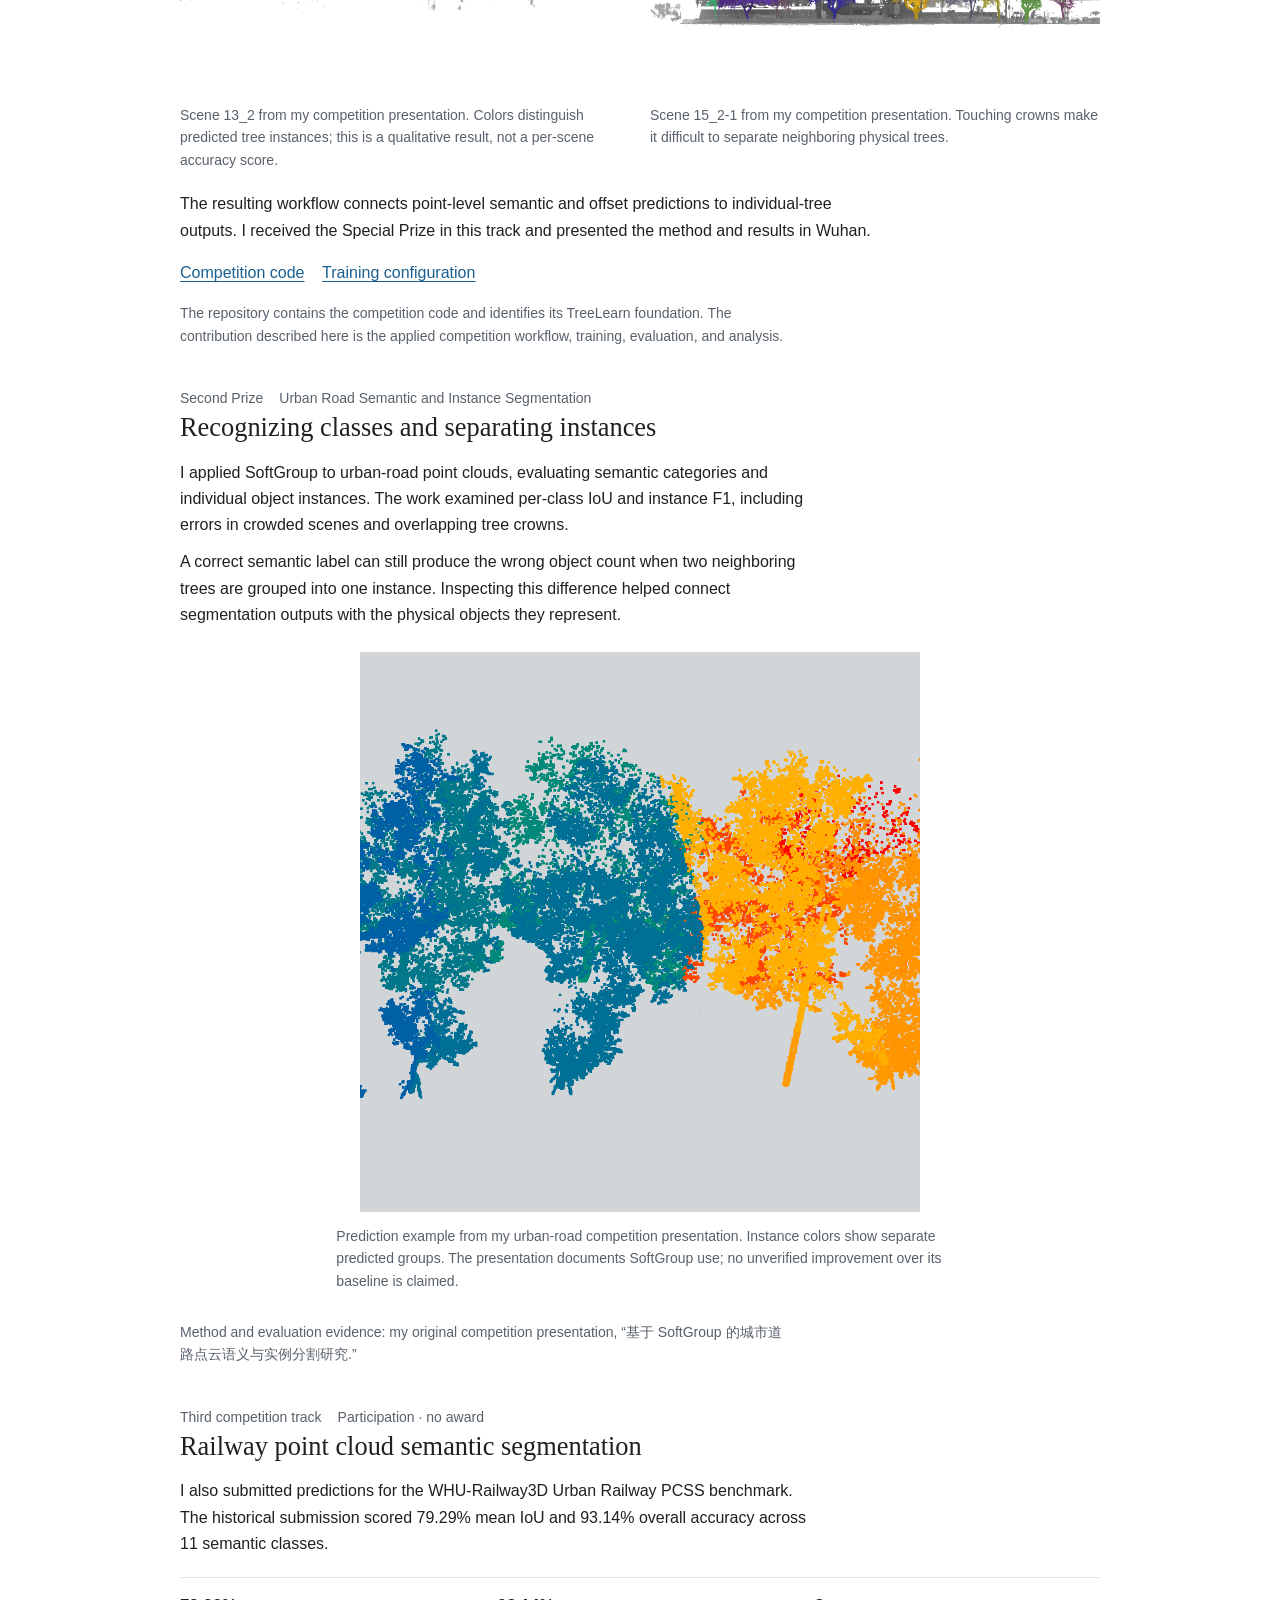
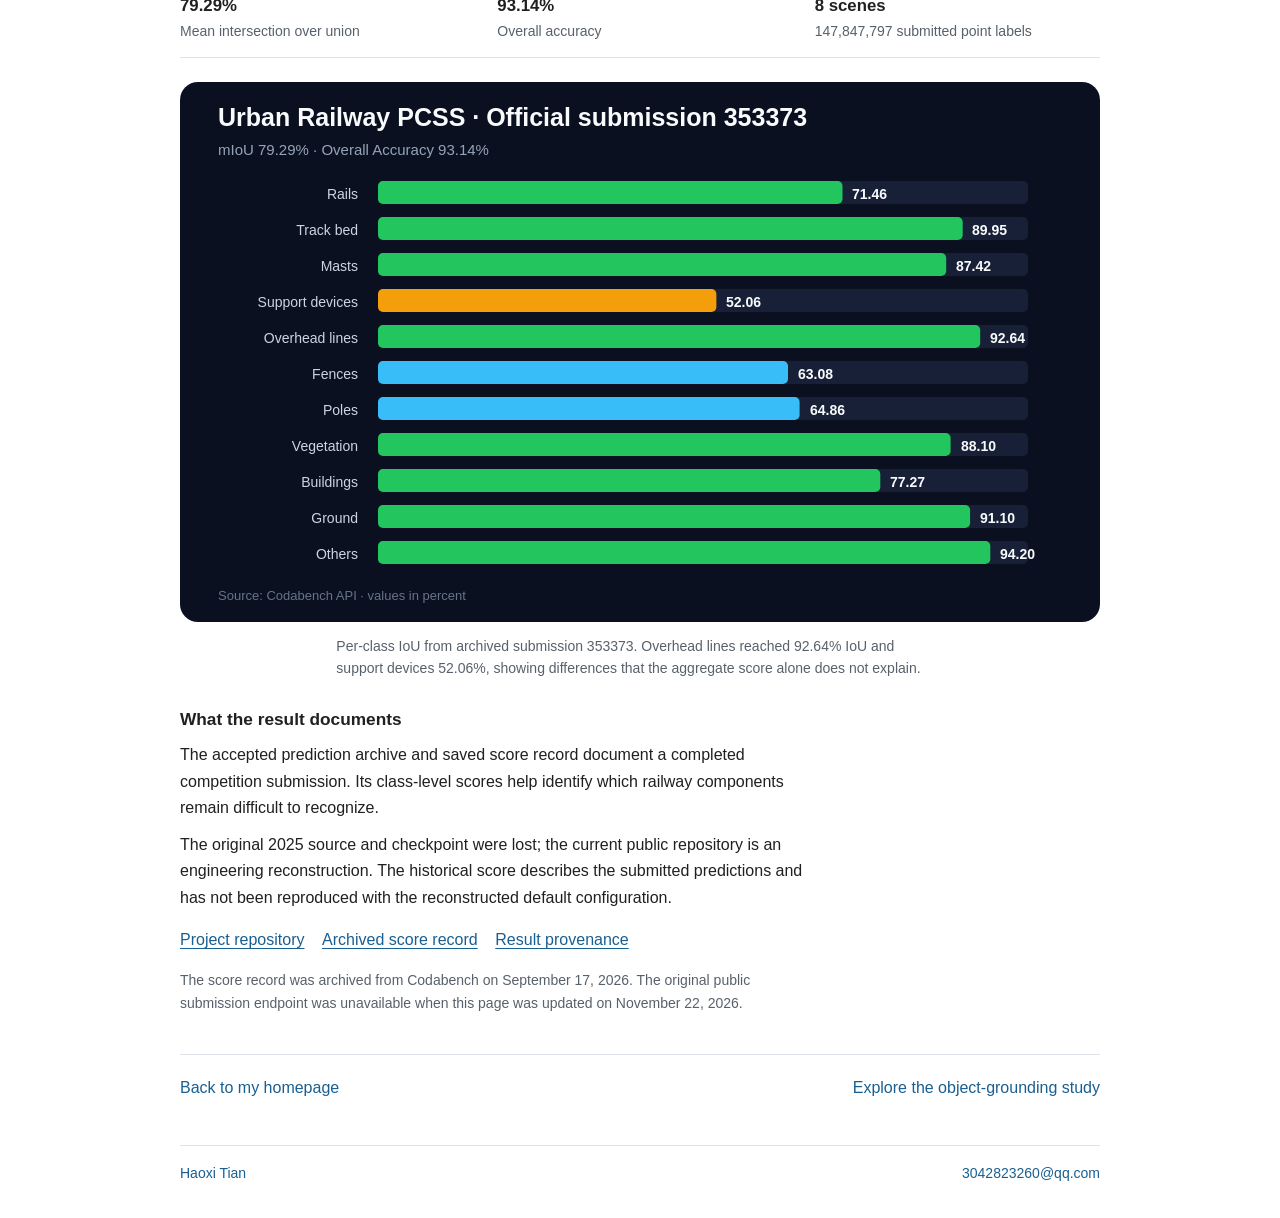
==== commit 5c298a55: "Refine academic portfolio hierarchy, typography, and responsive reading layout" ====
--- a/competition.html
+++ b/competition.html
@@ -7,14 +7,13 @@
 <meta name="theme-color" content="#ffffff">
 <title>LiDAR Competition | Haoxi Tian</title>
 <link rel="icon" type="image/svg+xml" href="assets/favicon.svg">
-<link rel="stylesheet" href="style.css">
+<link rel="stylesheet" href="style.css?v=8e357ba2ee">
 </head>
 <body>
 <a class="skip" href="#main">Skip to content</a><header class="header"><div class="wrap nav">
 <a class="brand" href="index.html">Haoxi Tian</a><nav class="navlinks" aria-label="Main navigation"><a href="index.html#research">Research</a><a href="index.html#competition">Competition</a><a href="index.html#education">Education</a><a href="assets/Haoxi-Tian-CV.pdf">CV</a></nav>
 </div></header><main id="main"><div class="wrap">
-<header class="project-header"><a class="breadcrumb" href="index.html">Home</a><p class="eyebrow">Competition experience · 2025</p>
-<h1>Point Cloud Segmentation Competition</h1>
+<header class="project-header"><a class="breadcrumb" href="index.html">Home</a><h1>Point Cloud Segmentation Competition</h1>
 <p class="paper-full-title">9th China LiDAR Conference<br>Point Cloud Intelligent Parsing Competition</p>
 <p>June–September 2025 · Presented in Wuhan, China</p></header><nav class="paper-nav" aria-label="Competition tracks"><a href="#trees">Individual trees · Special Prize</a><a href="#urban">Urban roads · Second Prize</a><a href="#railway">Railway scenes</a></nav><nav class="paper-nav" aria-label="Project sections"><a href="#role">My contribution</a><a href="#trees">Individual trees</a><a href="#urban">Urban roads</a><a href="#railway">Railway scenes</a></nav>
 <section class="paper-section" id="role"><div class="readable">
@@ -58,7 +57,7 @@
 </div>
 </div>
 <div class="gallery">
-<figure class="figure"><a class="figure-link" aria-label="Enlarge figure: Tree instance predictions for WHU-STree scene 13_2 with uneven point density" href="assets/tree-density.png" target="_blank" rel="noopener"><img src="assets/tree-density.png" alt="Tree instance predictions for WHU-STree scene 13_2 with uneven point density" loading="lazy" width="1668" height="651" decoding="async"></a><figcaption>Scene 13_2 from my competition presentation. Colors distinguish predicted tree instances; this is a qualitative result, not a per-scene accuracy score.</figcaption></figure><figure class="figure"><a class="figure-link" aria-label="Enlarge figure: Tree instance predictions for WHU-STree scene 15_2-1 with touching crowns" href="assets/tree-crowns.png" target="_blank" rel="noopener"><img src="assets/tree-crowns.png" alt="Tree instance predictions for WHU-STree scene 15_2-1 with touching crowns" loading="lazy" width="1549" height="741" decoding="async"></a><figcaption>Scene 15_2-1 from my competition presentation. Touching crowns make it difficult to separate neighboring physical trees.</figcaption></figure>
+<figure class="figure"><a class="figure-link" aria-label="View full-size figure: Tree instance predictions for WHU-STree scene 13_2 with uneven point density (opens in a new tab)" href="assets/tree-density.png" target="_blank" rel="noopener"><img src="assets/tree-density.png" alt="Tree instance predictions for WHU-STree scene 13_2 with uneven point density" loading="lazy" width="1668" height="651" decoding="async"></a><figcaption>Scene 13_2 from my competition presentation. Colors distinguish predicted tree instances; this is a qualitative result, not a per-scene accuracy score.</figcaption></figure><figure class="figure"><a class="figure-link" aria-label="View full-size figure: Tree instance predictions for WHU-STree scene 15_2-1 with touching crowns (opens in a new tab)" href="assets/tree-crowns.png" target="_blank" rel="noopener"><img src="assets/tree-crowns.png" alt="Tree instance predictions for WHU-STree scene 15_2-1 with touching crowns" loading="lazy" width="1549" height="741" decoding="async"></a><figcaption>Scene 15_2-1 from my competition presentation. Touching crowns make it difficult to separate neighboring physical trees.</figcaption></figure>
 </div>
 <p class="readable">The resulting workflow connects point-level semantic and offset predictions to individual-tree outputs. I received the Special Prize in this track and presented the method and results in Wuhan.</p>
 <div class="actions">
@@ -73,7 +72,7 @@
 <p>I applied SoftGroup to urban-road point clouds, evaluating semantic categories and individual object instances. The work examined per-class IoU and instance F1, including errors in crowded scenes and overlapping tree crowns.</p>
 <p>A correct semantic label can still produce the wrong object count when two neighboring trees are grouped into one instance. Inspecting this difference helped connect segmentation outputs with the physical objects they represent.</p>
 </div>
-<figure class="figure"><a class="figure-link" aria-label="Enlarge figure: Urban-road tree instance predictions from the competition presentation" href="assets/urban-instances.png" target="_blank" rel="noopener"><img src="assets/urban-instances.png" alt="Urban-road tree instance predictions from the competition presentation" loading="lazy" width="854" height="854" decoding="async"></a><figcaption>Prediction example from my urban-road competition presentation. Instance colors show separate predicted groups. The presentation documents SoftGroup use; no unverified improvement over its baseline is claimed.</figcaption></figure><p class="sources">Method and evaluation evidence: my original competition presentation, “基于 SoftGroup 的城市道路点云语义与实例分割研究.”</p></section>
+<figure class="figure"><a class="figure-link" aria-label="View full-size figure: Urban-road tree instance predictions from the competition presentation (opens in a new tab)" href="assets/urban-instances.png" target="_blank" rel="noopener"><img src="assets/urban-instances.png" alt="Urban-road tree instance predictions from the competition presentation" loading="lazy" width="854" height="854" decoding="async"></a><figcaption>Prediction example from my urban-road competition presentation. Instance colors show separate predicted groups. The presentation documents SoftGroup use; no unverified improvement over its baseline is claimed.</figcaption></figure><p class="sources">Method and evaluation evidence: my original competition presentation, “基于 SoftGroup 的城市道路点云语义与实例分割研究.”</p></section>
 <section class="paper-section" id="railway"><div class="tags">
 <span class="tag">Third competition track</span><span class="tag neutral">Participation · no award</span>
 </div>
@@ -90,7 +89,7 @@
 <strong>8 scenes</strong><span>147,847,797 submitted point labels</span>
 </div>
 </div>
-<figure class="figure"><a class="figure-link" aria-label="Enlarge figure: Historical railway submission per-class intersection over union" href="assets/railway-iou.svg" target="_blank" rel="noopener"><img src="assets/railway-iou.svg" alt="Historical railway submission per-class intersection over union" loading="lazy" decoding="async"></a><figcaption>Per-class IoU from archived submission 353373. Overhead lines reached 92.64% IoU and support devices 52.06%, showing differences that the aggregate score alone does not explain.</figcaption></figure><div class="readable">
+<figure class="figure"><a class="figure-link" aria-label="View full-size figure: Historical railway submission per-class intersection over union (opens in a new tab)" href="assets/railway-iou.svg" target="_blank" rel="noopener"><img src="assets/railway-iou.svg" alt="Historical railway submission per-class intersection over union" loading="lazy" decoding="async"></a><figcaption>Per-class IoU from archived submission 353373. Overhead lines reached 92.64% IoU and support devices 52.06%, showing differences that the aggregate score alone does not explain.</figcaption></figure><div class="readable">
 <h3>What the result documents</h3>
 <p>The accepted prediction archive and saved score record document a completed competition submission. Its class-level scores help identify which railway components remain difficult to recognize.</p>
 <p>The original 2025 source and checkpoint were lost; the current public repository is an engineering reconstruction. The historical score describes the submitted predictions and has not been reproduced with the reconstructed default configuration.</p>
--- a/style.css
+++ b/style.css
@@ -1,91 +1,97 @@
-/* Plain HTML academic homepage and project pages. No framework required. */
-:root{color-scheme:light;--ink:#222;--muted:#595959;--link:#1263a0;--line:#dedede;--paper:#fff}
+/* Academic portfolio: HTML and CSS only. */
+:root{color-scheme:light;--ink:#202020;--muted:#58616b;--link:#195f91;--line:#dde3e8;--paper:#fff}
 *{box-sizing:border-box}
-html{font-size:16px;scroll-padding-top:1.25rem}
-body{margin:0;background:var(--paper);color:var(--ink);font-family:Arial,Helvetica,sans-serif;font-size:1rem;line-height:1.6}
-a{color:var(--link);text-decoration:none;text-underline-offset:.2em}
+html{font-size:16px;scroll-padding-top:1.5rem}
+body{margin:0;background:var(--paper);color:var(--ink);font-family:-apple-system,BlinkMacSystemFont,"Segoe UI",Helvetica,Arial,sans-serif;font-size:1rem;line-height:1.65}
+a{color:var(--link);text-decoration:none;text-underline-offset:.22em}
 a:hover{text-decoration:underline}
-a:focus-visible,summary:focus-visible{outline:2px solid var(--link);outline-offset:4px}
+a:focus-visible,summary:focus-visible,[tabindex]:focus-visible{outline:2px solid var(--link);outline-offset:4px;border-radius:2px}
 img{display:block;max-width:100%;height:auto}
-p{margin:.6rem 0}
-h1,h2,h3{line-height:1.3;color:#151515}
-h1{font-size:2rem;font-weight:500;margin:0 0 .45rem}
-h2{font-size:1.45rem;font-weight:500;margin:0 0 1.1rem}
+p{margin:.65rem 0}
+h1,h2,h3{color:var(--ink);line-height:1.35}
+h1,h2{font-family:Georgia,"Times New Roman",serif;font-weight:400}
+h1{font-size:2.2rem;margin:0 0 .75rem}
+h2{font-size:1.65rem;margin:0 0 1.3rem}
 h3{font-size:1.08rem;font-weight:600;margin:0 0 .45rem}
 strong{font-weight:600}
-section[id],header[id]{scroll-margin-top:1.25rem}
+section[id],header[id]{scroll-margin-top:1.5rem}
 .skip{position:absolute;left:1rem;top:-10rem;padding:.5rem 1rem;background:white;z-index:20}
 .skip:focus{top:1rem}
-.homepage,.wrap{width:min(100% - 3rem,960px);margin-inline:auto}
-.homepage{max-width:920px;padding-top:3.25rem}
-.intro{max-width:860px}
-.intro h1 span{font-size:.58em;font-weight:400;color:var(--muted);margin-left:.55rem;white-space:nowrap}
-.affiliation{color:var(--muted);margin:0 0 1rem}
-.intro>p:not(.affiliation):not(.profile-links){max-width:820px}
-.profile-links{margin:1rem 0 .9rem}
-.profile-links span{margin:0 .4rem;color:#999}
-.section-links{display:flex;flex-wrap:wrap;gap:.35rem 1.3rem;font-size:.95rem;margin-top:1.25rem}
-.home-section{margin-top:2.5rem}
-.research-row{display:grid;grid-template-columns:210px minmax(0,1fr);gap:1.65rem;align-items:start;margin:0 0 2.15rem}
-.research-thumb{display:flex;align-items:center;justify-content:center;min-height:140px;margin-top:.2rem}
-.research-thumb img{width:100%;max-height:175px;object-fit:contain}
-.research-copy h3{font-size:1.06rem;line-height:1.42;margin:0 0 .3rem}
-.research-copy p{margin:.35rem 0}
-.research-copy .authors{margin:.15rem 0}
-.venue{font-style:italic;color:var(--muted);font-size:.93rem}
-.resource-links{display:flex;flex-wrap:wrap;gap:.25rem .7rem;margin:.4rem 0 0;font-size:.95rem}
-.note,.small,.sources{font-size:.9rem;line-height:1.55;color:var(--muted)}
-.note{margin-top:1rem}
+.homepage{width:min(calc(100% - 5rem),1120px);margin:3.5rem auto 0;display:grid;grid-template-columns:248px minmax(0,1fr);gap:4rem;align-items:start}
+.profile{position:sticky;top:2.25rem;min-width:0}
+.profile h1 span{display:block;font-family:-apple-system,BlinkMacSystemFont,"Segoe UI",sans-serif;font-size:1rem;line-height:1.5;color:var(--muted);font-weight:400;margin-top:.35rem}
+.affiliation{font-size:.9375rem;line-height:1.65;color:var(--muted);margin:0 0 1.25rem}
+.bio{margin:0 0 1.3rem}
+.profile-email{margin:0 0 .5rem;font-size:.9375rem;overflow-wrap:anywhere}
+.profile-links{display:flex;flex-wrap:wrap;gap:.4rem 1rem;font-size:.9375rem}
+.section-links{display:flex;flex-direction:column;align-items:flex-start;gap:.45rem;margin-top:2rem;font-size:.9375rem}
+.section-links a{padding:.12rem 0;color:var(--muted)}
+.section-links a:hover,.section-links a:focus-visible{color:var(--link)}
+.home-content{min-width:0}
+.home-section{margin:0 0 3rem}
+.research-row{display:grid;grid-template-columns:200px minmax(0,1fr);gap:1.5rem;align-items:start;margin-bottom:2.3rem}
+.research-thumb{display:block;margin-top:.35rem;grid-column:1;grid-row:1}
+.research-thumb img{width:100%;height:auto;object-fit:contain}
+.research-copy{min-width:0;grid-column:2;grid-row:1}
+.research-copy h3{font-size:1.08rem;line-height:1.45;margin:0 0 .5rem}
+.research-copy p{margin:.5rem 0}
+.research-copy .authors{font-size:.9375rem;margin:.2rem 0}
+.venue{color:var(--muted);font-style:italic;font-size:.875rem}
+.resource-links{display:flex;flex-wrap:wrap;gap:.3rem 1rem;margin:.65rem 0 0;font-size:.9375rem}
+.resource-links a{text-decoration:underline;text-decoration-color:#a9bdcb}
+.resource-links a:hover{text-decoration-color:var(--link)}
+.note,.small,.sources{font-size:.875rem;line-height:1.6;color:var(--muted)}
+.note{margin-top:1.2rem}
 .muted,.date{color:var(--muted)}
-.award-list{padding-left:1.1rem;margin:1rem 0 0}
-.award-list li{padding-left:.2rem;margin-bottom:1rem}
-.award-list .resource-links{margin-top:.25rem}
-.education-row{display:flex;justify-content:space-between;gap:1.5rem;margin-bottom:1.05rem}
-.education-row p{margin:.15rem 0}
-.education-row .date{font-size:.9rem;white-space:nowrap}
-.home-footer,.footer>.wrap{border-top:1px solid var(--line);margin-top:2.75rem;padding:1rem 0 2rem;display:flex;flex-wrap:wrap;gap:.4rem 1.2rem;justify-content:space-between;font-size:.875rem;color:var(--muted)}
-/* Project pages retain the evidence, figures and stable section URLs. */
-.header .nav{display:flex;justify-content:space-between;align-items:center;gap:1.5rem;padding:1.5rem 0;border-bottom:1px solid var(--line)}
-.brand{font-weight:600;color:var(--ink)}
-.navlinks{display:flex;flex-wrap:wrap;gap:.4rem 1.1rem;font-size:.95rem}
-.project-header{text-align:center;margin:2.5rem auto 2rem;max-width:850px}
-.breadcrumb{display:inline-block;margin-bottom:1rem;font-size:.9rem}
-.project-header h1{font-size:2rem;margin:1rem auto .55rem}
-.paper-full-title{font-size:1.25rem;line-height:1.45;max-width:800px;margin:.5rem auto 1rem}
+.award-list{list-style:none;padding:0;margin:1.3rem 0 0}
+.award-list li{margin:0 0 1.35rem}
+.award-list .resource-links{margin-top:.35rem}
+.education-row{display:flex;justify-content:space-between;gap:1.5rem;margin-bottom:1.3rem}
+.education-row>div{min-width:0}
+.education-row p{margin:.2rem 0}
+.education-row .date{font-size:.875rem;white-space:nowrap}
+.home-footer{border-top:1px solid var(--line);padding:1rem 0 2rem;font-size:.875rem;color:var(--muted)}
+/* Shared reading layout for the three project pages. */
+.wrap{width:min(calc(100% - 3rem),920px);margin-inline:auto}
+.header .nav{display:flex;justify-content:space-between;align-items:center;gap:1.5rem;padding:1.2rem 0;border-bottom:1px solid var(--line)}
+.brand{font-family:Georgia,"Times New Roman",serif;font-size:1.15rem;color:var(--ink)}
+.navlinks{display:flex;flex-wrap:wrap;gap:.4rem 1.1rem;font-size:.9375rem}
+.project-header{text-align:center;margin:2.25rem auto 1.6rem;max-width:840px}
+.breadcrumb{display:inline-block;margin-bottom:.9rem;font-size:.875rem}
+.project-header h1{font-size:2.25rem;margin:.9rem auto .5rem}
+.paper-full-title{font-size:1.25rem;line-height:1.5;max-width:760px;margin:.5rem auto 1rem}
 .author{margin:1rem auto;line-height:1.6}
 .author strong{display:block}
-.tags{display:flex;flex-wrap:wrap;gap:.3rem .8rem;justify-content:inherit;color:var(--muted);font-size:.9rem}
+.tags{display:flex;flex-wrap:wrap;gap:.3rem 1rem;color:var(--muted);font-size:.875rem}
 .project-header .tags{justify-content:center}
-.tag+.tag:before{content:'·';margin-right:.8rem;color:#aaa}
-.paper-nav{display:flex;flex-wrap:wrap;justify-content:center;gap:.4rem 1.1rem;padding:.75rem 0;border-block:1px solid var(--line);font-size:.95rem}
+.paper-nav{display:flex;flex-wrap:wrap;justify-content:center;gap:.4rem 1.4rem;padding:.7rem 0;border-block:1px solid var(--line);font-size:.9375rem}
 .paper-section{margin:2.5rem 0}
-.readable{max-width:800px}
-.paper-section h2{margin-bottom:.8rem}
-.eyebrow{font-size:.9rem;color:var(--muted);margin:0 0 .4rem}
-.lead{font-size:1.08rem;line-height:1.6}
-.figure{margin:1.4rem 0 1.6rem}
+.readable{max-width:72ch}
+.paper-section h2{margin-bottom:.85rem}
+.paper-section p{max-width:78ch}
+.lead{font-size:1.08rem;line-height:1.65}
+.figure{margin:1.5rem 0 1.8rem}
 .figure-link{display:block;width:100%}
-.figure-link img{width:auto;max-width:100%;max-height:600px;margin-inline:auto;object-fit:contain}
-figcaption{max-width:850px;margin:.7rem auto 0;color:var(--muted);font-size:.9rem;line-height:1.55}
-.method-list{display:grid;grid-template-columns:repeat(2,minmax(0,1fr));gap:1.25rem 2rem;margin:1.25rem 0}
+.figure-link img{width:auto;max-width:100%;max-height:560px;margin-inline:auto;object-fit:contain}
+figcaption{max-width:78ch;margin:.8rem auto 0;color:var(--muted);font-size:.875rem;line-height:1.6}
+.method-list{display:grid;grid-template-columns:repeat(2,minmax(0,1fr));gap:1.2rem 2rem;margin:1.25rem 0}
 .method-list>div{min-width:0}
-.method-list p{margin:.4rem 0}
-.stats{display:flex;flex-wrap:wrap;gap:1rem 2.5rem;margin:1.3rem 0;padding:1rem 0;border-block:1px solid var(--line)}
+.method-list p{margin:.45rem 0}
+.stats{display:flex;flex-wrap:wrap;gap:1rem 2rem;margin:1.2rem 0;padding:.9rem 0;border-block:1px solid var(--line)}
 .stat{flex:1;min-width:150px}
-.stat strong{display:block;font-size:1.3rem;font-weight:500}
-.stat span{display:block;color:var(--muted);font-size:.9rem}
-.table-wrap{overflow-x:auto;margin:1.25rem 0;max-width:100%}
-table{border-collapse:collapse;width:100%;text-align:left;font-size:.95rem}
+.stat strong{display:block;font-size:1.05rem;font-weight:600}
+.stat span{display:block;color:var(--muted);font-size:.875rem}
+.table-wrap{overflow-x:auto;margin:1.25rem 0;max-width:100%;overscroll-behavior-x:contain}
+table{border-collapse:collapse;width:100%;text-align:left;font-size:.9375rem;font-variant-numeric:tabular-nums}
 caption{text-align:left;font-weight:600;padding:.6rem 0}
 th,td{padding:.65rem .75rem;border-bottom:1px solid var(--line);vertical-align:top}
-th{font-weight:600;border-top:1px solid var(--line);background:#f6f6f6}
+th{font-weight:600;border-top:1px solid var(--line);background:#f6f7f8}
 tr.emphasis{font-weight:600}
 .comparison{border-block:1px solid var(--line);margin:1rem 0}
-summary{cursor:pointer;color:var(--link);padding:.8rem 0;font-weight:500}
+summary{cursor:pointer;color:var(--link);padding:.85rem 0;font-weight:500}
 .comparison .figure{margin-top:.5rem}
 .actions{display:flex;flex-wrap:wrap;gap:.4rem 1.1rem;margin:1rem 0}
-.button,.text-link{display:inline-block;color:var(--link)}
-.actions .button:before{content:'['}.actions .button:after{content:']'}
+.button,.text-link{display:inline-block;color:var(--link);text-decoration:underline;text-underline-offset:.2em}
 .bottom-nav{display:flex;flex-wrap:wrap;justify-content:space-between;gap:1rem;border-top:1px solid var(--line);padding-top:1.25rem;margin-top:2.5rem}
 .gallery{display:grid;grid-template-columns:repeat(2,minmax(0,1fr));gap:1.25rem;margin:1.25rem 0}
 .gallery .figure{margin:0}
@@ -93,44 +99,47 @@
 .findings{padding-left:1.3rem}
 .findings li{margin:.7rem 0}
 .sources{margin-top:1rem}
-@media(max-width:700px){
- .homepage,.wrap{width:calc(100% - 2rem)}
- .homepage{padding-top:2rem}
- .research-row{grid-template-columns:160px minmax(0,1fr);gap:1.1rem}
- .education-row{display:block}
- .education-row .date{white-space:normal;margin-top:.3rem}
- .header .nav{align-items:flex-start;gap:1rem}
- .navlinks{justify-content:flex-end;gap:.35rem .8rem}
+.footer>.wrap{border-top:1px solid var(--line);margin-top:2.75rem;padding:1rem 0 2rem;display:flex;flex-wrap:wrap;gap:.4rem 1.2rem;justify-content:space-between;font-size:.875rem;color:var(--muted)}
+@media(min-width:901px) and (max-width:1040px){
+ .homepage{width:calc(100% - 3rem);grid-template-columns:210px minmax(0,1fr);gap:2.25rem}
+ .research-row{grid-template-columns:150px minmax(0,1fr);gap:1.1rem}
+ .education-row{display:block}.education-row .date{margin-top:.3rem;white-space:normal}
+}
+@media(max-width:900px){
+ .homepage{width:min(calc(100% - 2.5rem),640px);margin-top:2rem;display:block}
+ .profile{position:static;margin-bottom:2.4rem}
+ .profile h1 span{display:inline-block;margin-left:.6rem}
+ .affiliation{margin-bottom:.8rem}
+ .bio{max-width:60ch;margin-bottom:.9rem}
+ .profile-email{display:inline-block;margin:0 1.1rem .5rem 0}
+ .profile-links{display:inline-flex}
+ .section-links{flex-direction:row;flex-wrap:wrap;gap:.35rem 1rem;margin-top:1rem}
+ .research-row{grid-template-columns:170px minmax(0,1fr);gap:1.25rem}
+ .home-section{margin-bottom:2.5rem}
+ .education-row{display:block}.education-row .date{white-space:normal;margin-top:.3rem}
+ .wrap{width:calc(100% - 2.5rem)}
  .method-list{grid-template-columns:1fr;gap:.8rem}
- .paper-full-title{font-size:1.15rem}
+ .header .nav{align-items:flex-start;gap:1rem}.navlinks{justify-content:flex-end;gap:.35rem .8rem}
 }
 @media(max-width:520px){
- .research-row{grid-template-columns:minmax(0,1fr);gap:.9rem;margin-bottom:2rem}
- .research-thumb{width:100%;max-width:330px;min-height:0;margin:.2rem auto 0}
- .research-thumb img{max-height:190px}
- .intro h1{font-size:1.9rem}
- .profile-links{display:flex;flex-wrap:wrap;gap:.3rem .7rem}
- .profile-links span{display:none}
- .profile-links a{white-space:nowrap}
- .home-section{margin-top:2rem}
- .header .nav{display:block;padding:1.1rem 0}
- .navlinks{justify-content:flex-start;margin-top:.5rem}
- .project-header{margin:2rem auto 1.5rem}
- .project-header h1{font-size:1.65rem}
- .paper-nav{justify-content:flex-start;gap:.4rem .9rem}
- .gallery{grid-template-columns:1fr}
- .stats{gap:.8rem 1rem}
- .stat{min-width:130px}
- th,td{padding:.6rem .5rem}
- .bottom-nav{display:block}
- .bottom-nav a{display:block;margin:.5rem 0}
+ .homepage,.wrap{width:calc(100% - 2rem)}
+ .profile h1{font-size:2rem}
+ .research-row{display:flex;flex-direction:column;gap:1rem;margin-bottom:2rem}
+ .research-thumb{width:100%;max-width:350px;margin:0 auto;order:1}
+ .research-copy{order:0;width:100%}
+ .research-copy h3{font-size:1.12rem}
+ .research-thumb img{max-height:180px;object-fit:contain}
+ .header .nav{display:block;padding:1.1rem 0}.navlinks{justify-content:flex-start;margin-top:.5rem}
+ .project-header{margin:1.75rem auto 1.5rem}.project-header h1{font-size:1.85rem}
+ .paper-full-title{font-size:1.15rem}.paper-nav{justify-content:flex-start;gap:.4rem 1rem}
+ .gallery{grid-template-columns:1fr}.stats{gap:.8rem 1rem}.stat{min-width:130px}
+ th,td{padding:.6rem .5rem}.bottom-nav{display:block}.bottom-nav a{display:block;margin:.5rem 0}
 }
+@media(max-height:700px) and (min-width:901px){.profile{position:static}}
 @media print{
- body{font-size:10pt;color:#000}
- .homepage,.wrap{width:100%;max-width:none;padding:0}
+ body{font-size:10pt;color:#000}.homepage,.wrap{display:block;width:100%;max-width:none;margin:0;padding:0}
+ .profile{position:static;margin-bottom:1.5rem}.bio{max-width:80ch}
  .skip,.section-links,.header,.paper-nav,.home-footer,.footer,.bottom-nav{display:none}
- .home-section,.paper-section{margin:1.2rem 0}
- .research-row{break-inside:avoid;grid-template-columns:140px 1fr;gap:1rem;margin-bottom:1.2rem}
- a{color:#000;text-decoration:none}
- details{display:block}details>*{display:block}
+ .home-section,.paper-section{margin:1.2rem 0}.research-row{break-inside:avoid;grid-template-columns:140px 1fr;gap:1rem;margin-bottom:1.2rem}
+ a{color:#000;text-decoration:none}details{display:block}details>*{display:block}
 }
